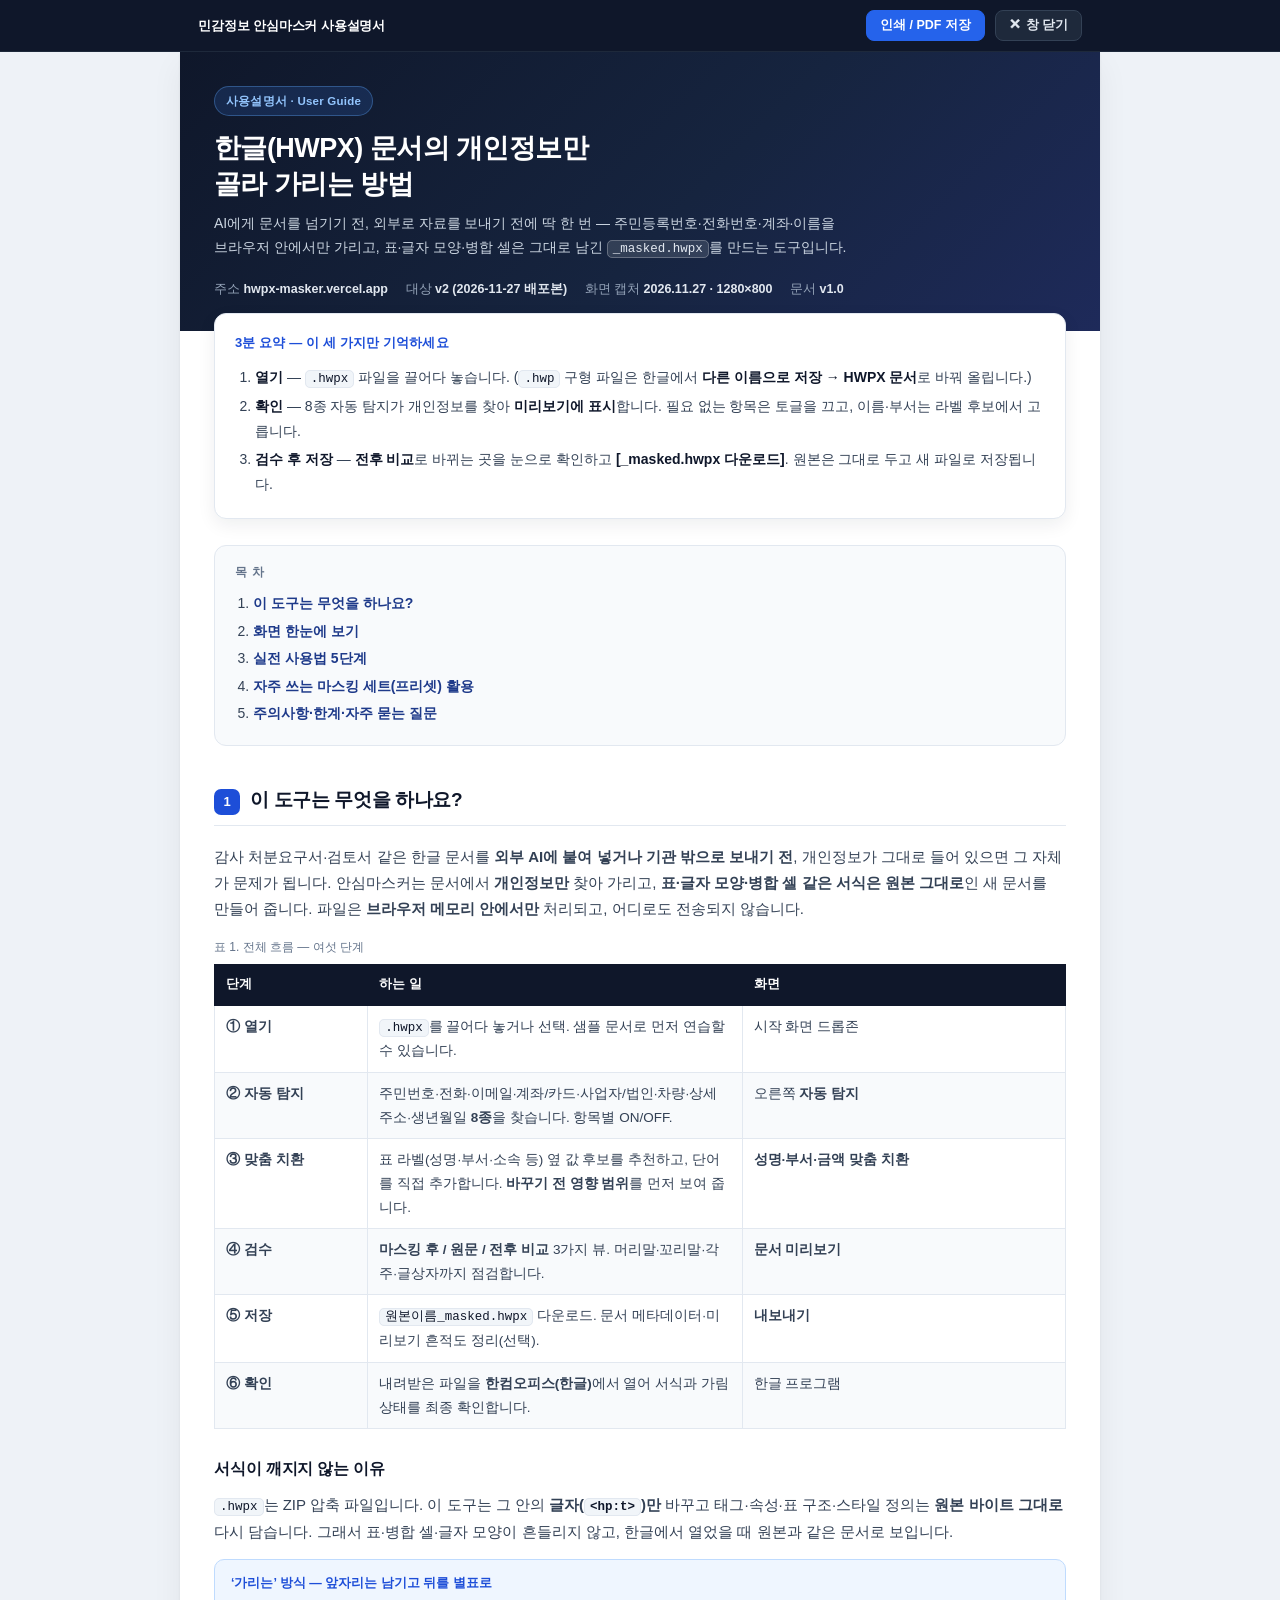
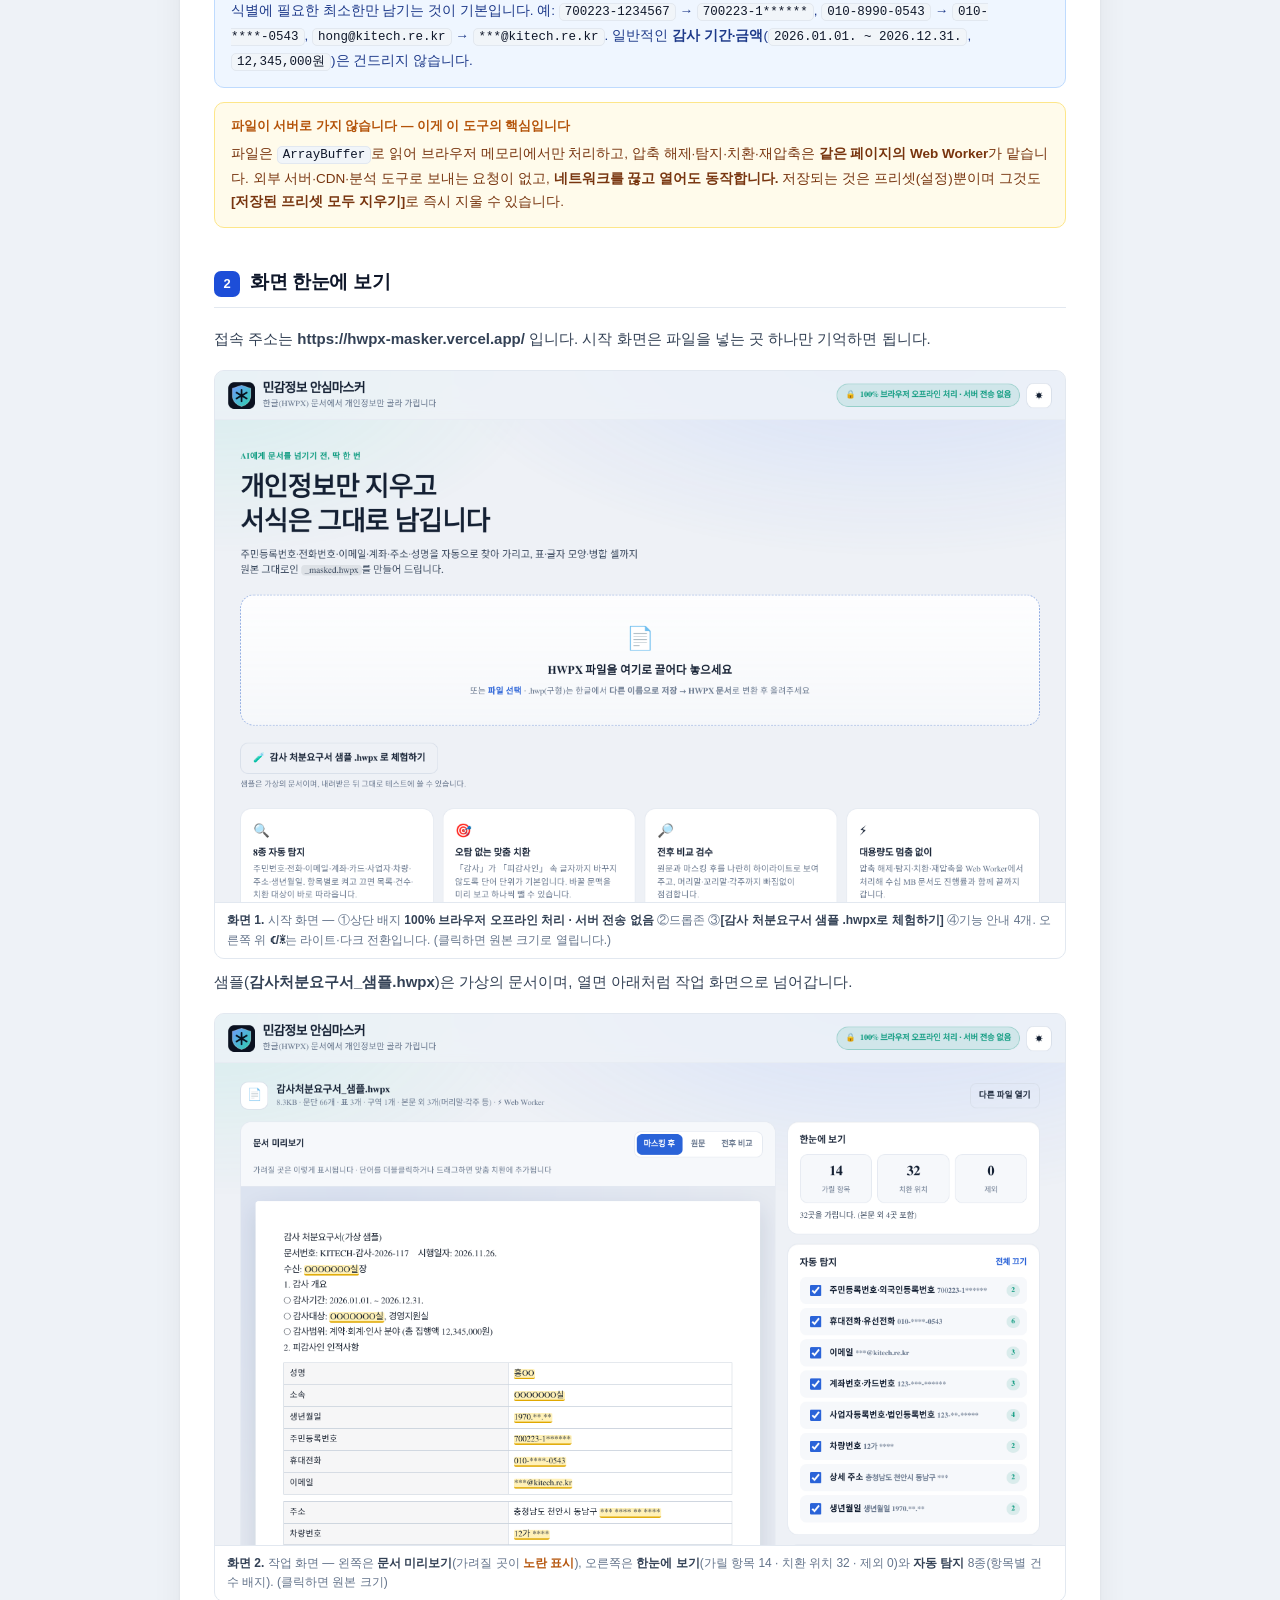
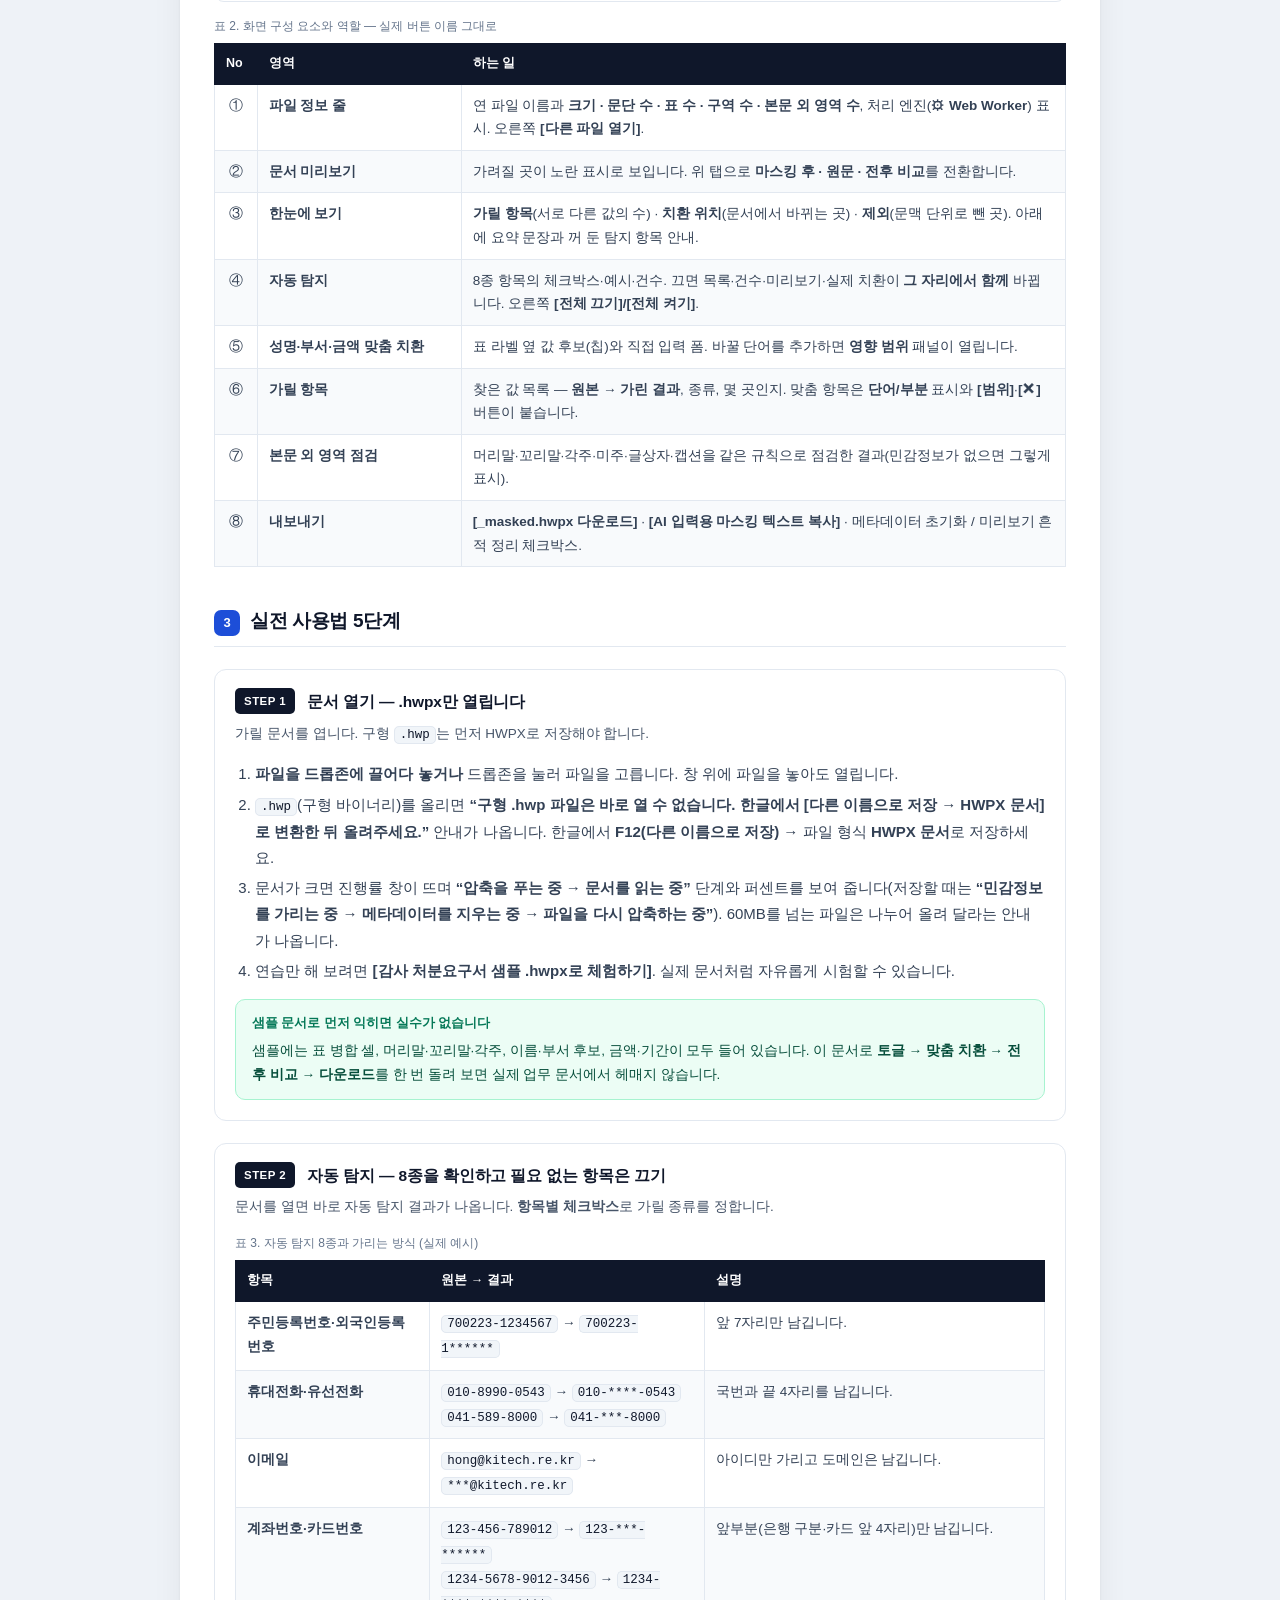
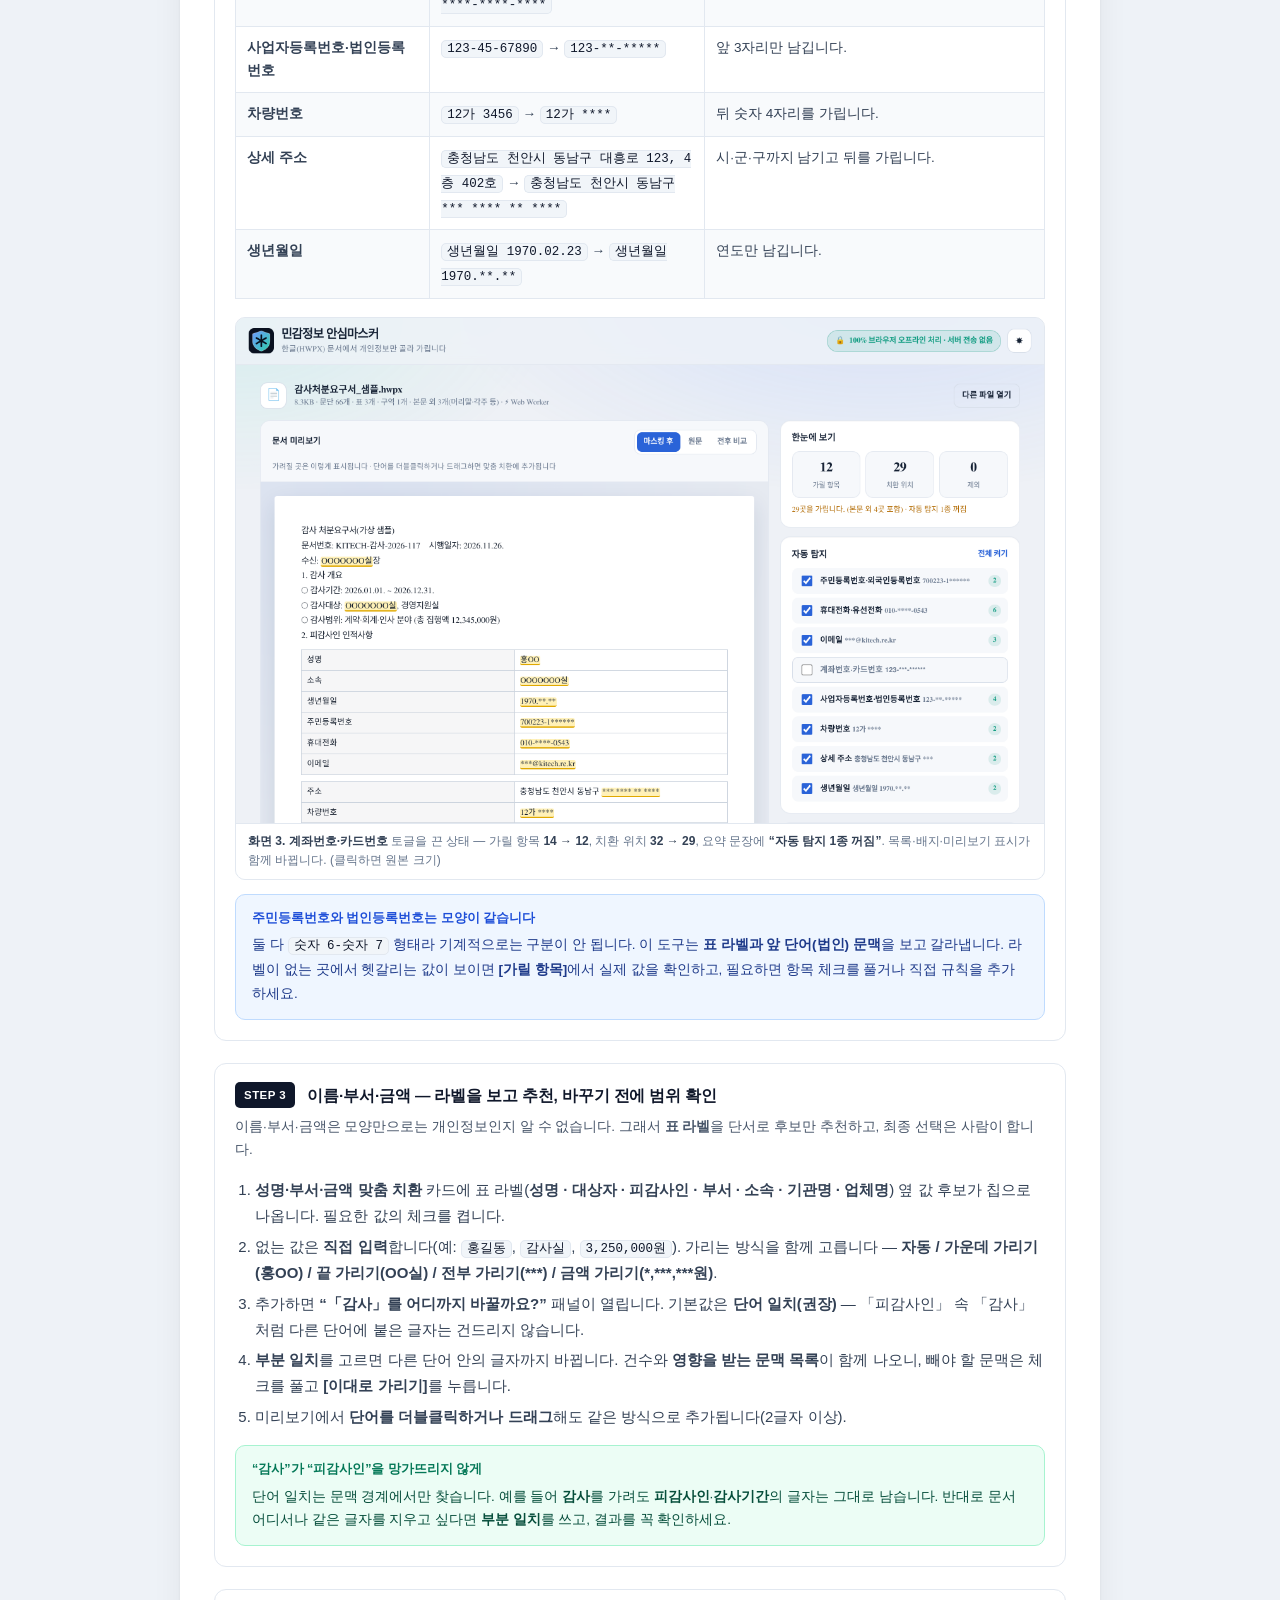
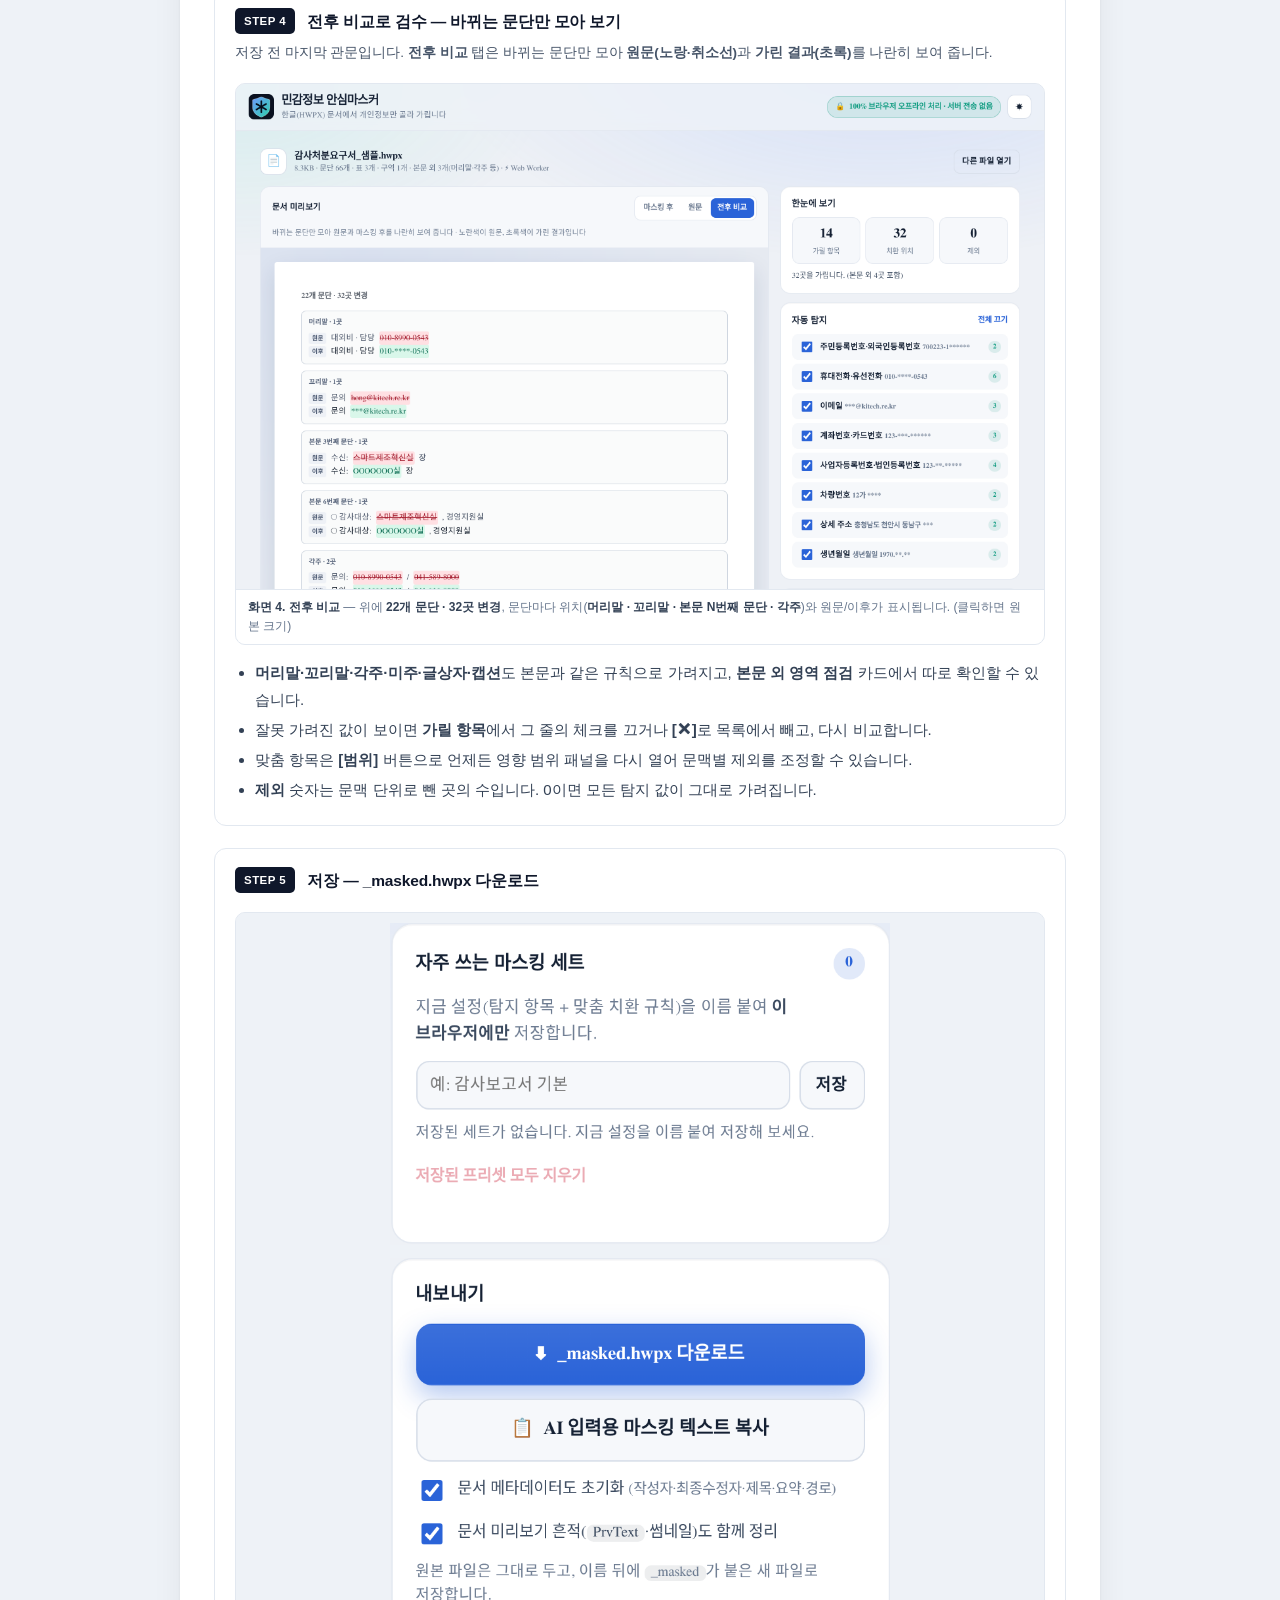
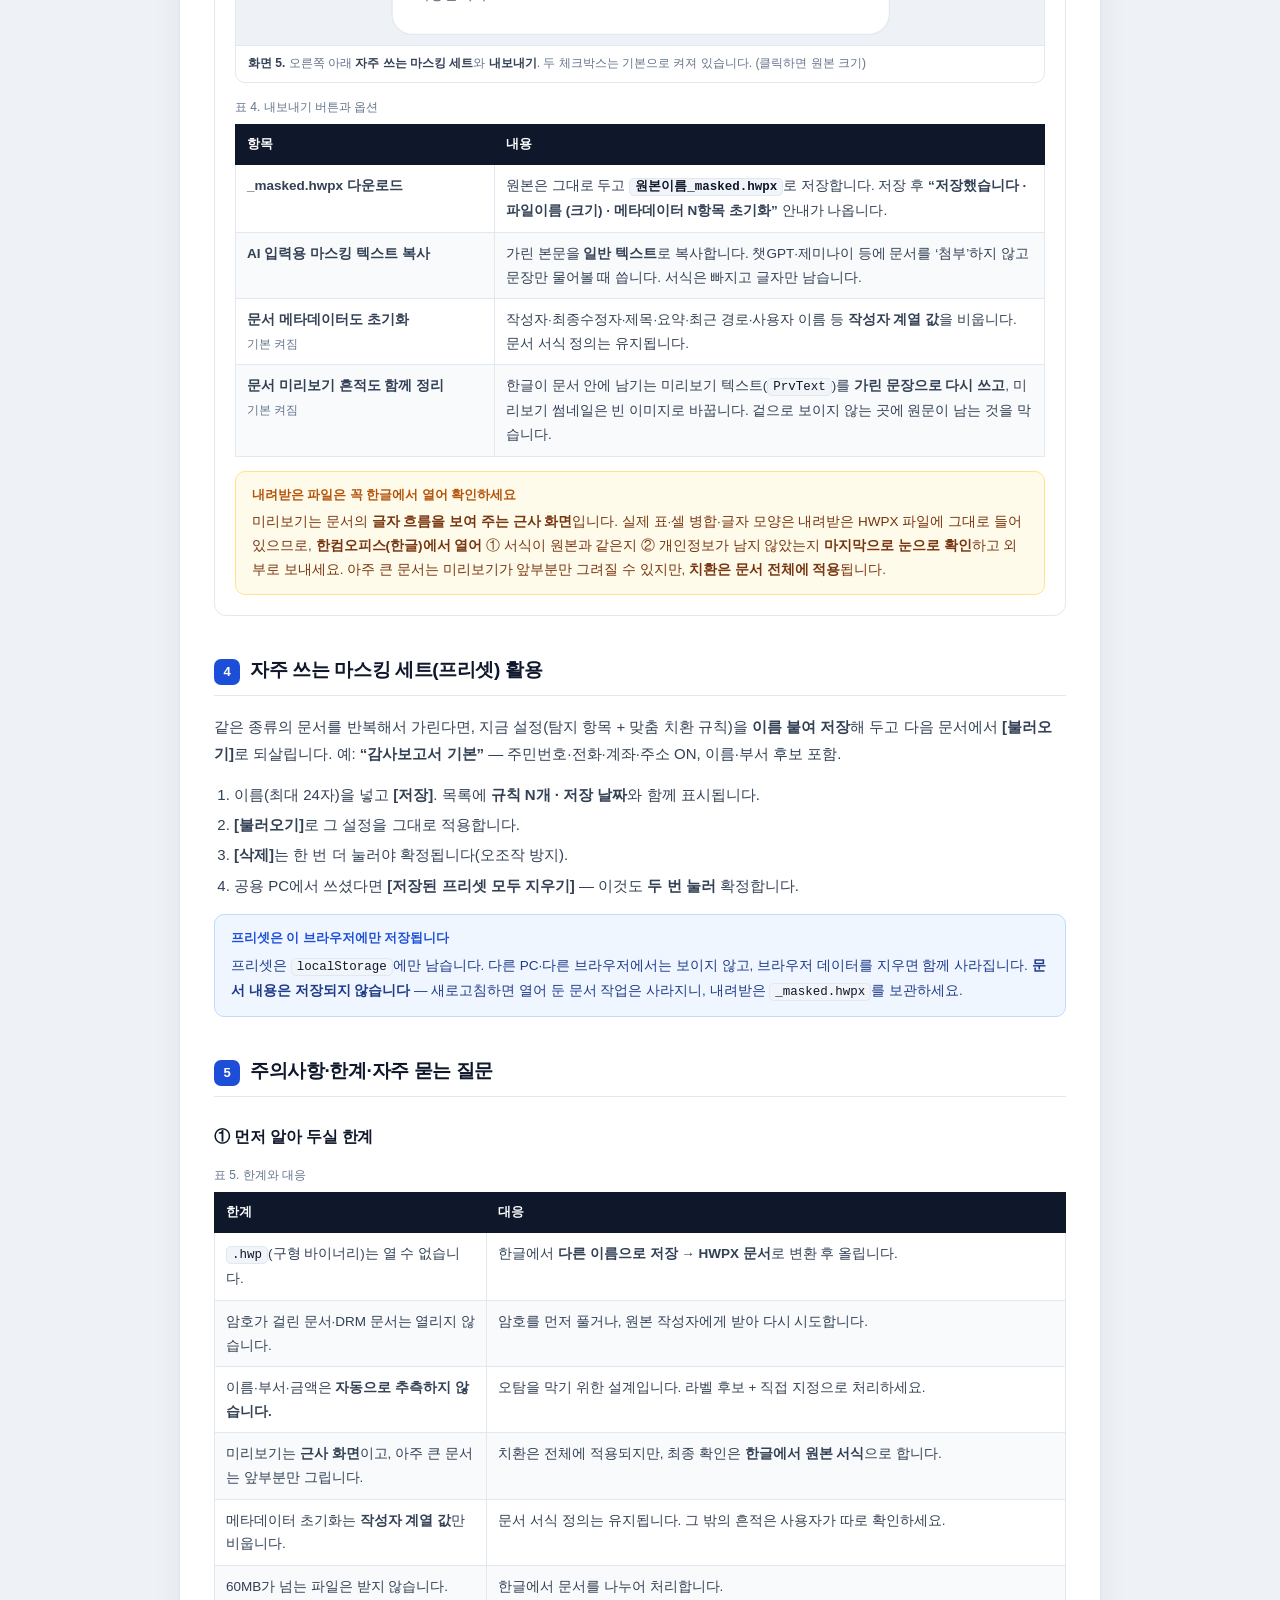
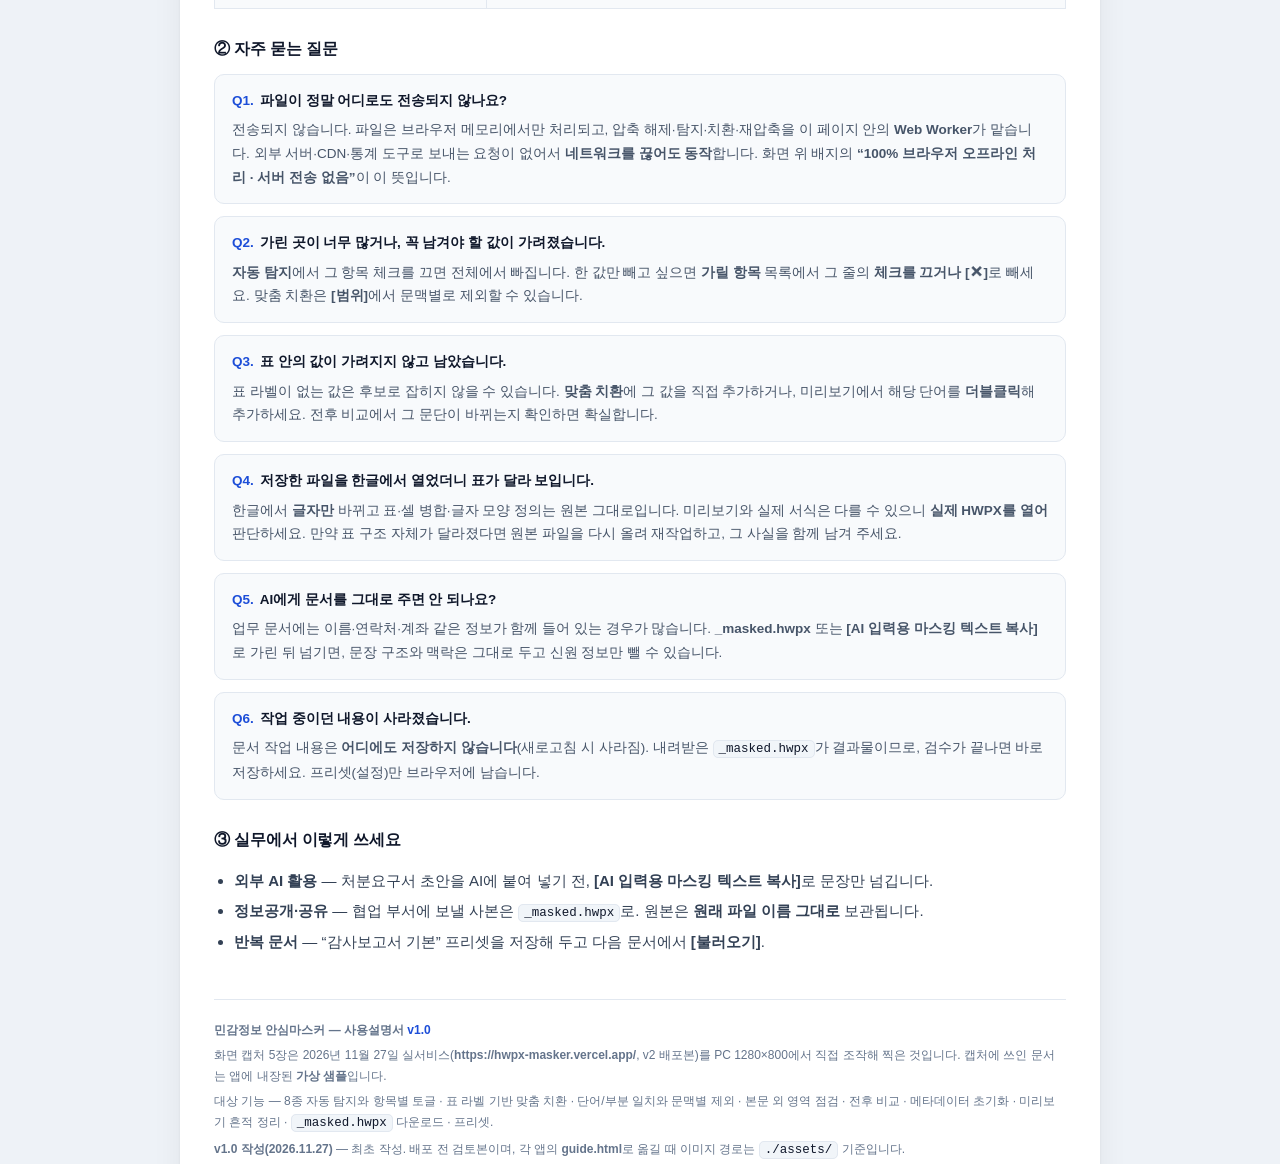
==== guide.html @ 9f785254 "📖 사용설명서 연결: 상단 바 📖 버튼 + 인페이지 모달(iframe ?embed=1) · guide.html·캡처 5장 추가 - guide.html: v2 실서비스 1280×80" ====
<!DOCTYPE html>
<html lang="ko">
<head>
<meta charset="UTF-8">
<meta name="viewport" content="width=device-width, initial-scale=1.0">
<title>민감정보 안심마스커 사용설명서 | HWPX 개인정보 가리기</title>
<script>
  /* 인페이지 모달(iframe) 임베드 감지 — 이때만 설명서 자체 상단 바를 숨깁니다.
     독립 창·PC 팝업(window.open)에서는 window.self === window.top 이므로 상단 바가 그대로 보입니다. */
  (function () {
    var embedded = false;
    try { embedded = (window.self !== window.top); } catch (e) { embedded = true; }
    if (!embedded) {
      try { embedded = /(^|[?&])(embed|modal)=1(&|$)/.test(window.location.search); } catch (e) {}
    }
    if (embedded) {
      document.documentElement.className = (document.documentElement.className + ' is-embed').trim();
    }
  })();
</script>
<style>
  :root{
    --navy:#0f172a;
    --navy2:#1e293b;
    --blue:#1d4ed8;
    --blue-l:#2563eb;
    --ink:#334155;
    --ink-strong:#0f172a;
    --muted:#64748b;
    --line:#e2e8f0;
    --soft:#f8fafc;
  }
  *{box-sizing:border-box;}
  html{-webkit-text-size-adjust:100%;}
  body{
    margin:0;
    background:#eef2f7;
    color:var(--ink);
    font-family:"Pretendard","Pretendard Variable",-apple-system,BlinkMacSystemFont,"Apple SD Gothic Neo","Malgun Gothic","Noto Sans KR","Noto Sans CJK KR",sans-serif;
    font-size:15px;
    line-height:1.75;
    -webkit-font-smoothing:antialiased;
  }
  a{color:var(--blue);text-decoration:none;}
  a:hover{text-decoration:underline;}

  /* ── 상단 도구 막대 ─────────────────────────── */
  .toolbar{
    background:var(--navy);
    color:#e2e8f0;
    border-bottom:1px solid #1e293b;
    position:sticky;
    top:0;
    z-index:30;
  }
  .toolbar-inner{
    max-width:920px;
    margin:0 auto;
    padding:10px 18px;
    overflow:hidden;
  }
  .toolbar-title{
    float:left;
    padding-top:5px;
    font-size:13px;
    font-weight:700;
    letter-spacing:-0.01em;
    color:#fff;
    white-space:nowrap;
  }
  .toolbar-actions{
    float:right;
    white-space:nowrap;
  }
  .btn{
    display:inline-block;
    font-family:inherit;
    font-size:12.5px;
    font-weight:700;
    line-height:1;
    padding:8px 13px;
    border-radius:8px;
    border:1px solid #334155;
    background:#1e293b;
    color:#e2e8f0;
    cursor:pointer;
    margin-left:6px;
    transition:background .15s ease,border-color .15s ease;
  }
  .btn:hover{background:#334155;border-color:#475569;}
  .btn-primary{background:var(--blue-l);border-color:var(--blue-l);color:#fff;}
  .btn-primary:hover{background:#3b82f6;border-color:#3b82f6;}

  /* ── 인페이지 모달(iframe) 임베드: 자체 상단 바 숨김 ── */
  html.is-embed .toolbar{display:none!important;}
  html.is-embed body{background:#fff;}
  html.is-embed .page{max-width:none;box-shadow:none;border-radius:0;}
  html.is-embed .hero{padding-top:26px;}

  /* ── 본문 카드 ─────────────────────────────── */
  .page{
    max-width:920px;
    margin:0 auto;
    background:#fff;
    box-shadow:0 1px 3px rgba(15,23,42,.06),0 12px 32px rgba(15,23,42,.06);
    border-radius:0 0 14px 14px;
    overflow:hidden;
  }

  /* ── 히어로 ────────────────────────────────── */
  .hero{
    background:linear-gradient(135deg,#0f172a 0%,#16243f 55%,#1e2a5a 100%);
    color:#fff;
    padding:34px 34px 30px;
  }
  .hero-kicker{
    display:inline-block;
    font-size:11.5px;
    font-weight:700;
    letter-spacing:.02em;
    color:#93c5fd;
    background:rgba(59,130,246,.16);
    border:1px solid rgba(96,165,250,.35);
    border-radius:999px;
    padding:4px 11px;
    margin-bottom:14px;
  }
  .hero h1{
    margin:0 0 8px;
    font-size:27px;
    line-height:1.35;
    font-weight:800;
    letter-spacing:-0.02em;
    color:#fff;
  }
  .hero p{margin:0;color:#cbd5e1;font-size:14px;}
  .hero-meta{margin-top:18px;font-size:12.5px;color:#94a3b8;}
  .hero-meta span{display:inline-block;margin-right:14px;}
  .hero-meta b{color:#e2e8f0;font-weight:700;}

  .wrap{padding:0 34px 42px;}

  /* ── 3분 요약 ──────────────────────────────── */
  .quick{
    margin-top:-18px;
    background:#fff;
    border:1px solid var(--line);
    border-radius:12px;
    box-shadow:0 6px 18px rgba(15,23,42,.07);
    padding:18px 20px;
    position:relative;
  }
  .quick h2{
    margin:0 0 10px;
    font-size:13px;
    font-weight:800;
    color:var(--blue);
    letter-spacing:.01em;
  }
  .quick ol{
    margin:0;
    padding-left:20px;
    font-size:14px;
    color:var(--ink);
  }
  .quick ol li{margin:4px 0;}
  .quick ol li b{color:var(--ink-strong);}

  /* ── 목차 ──────────────────────────────────── */
  .toc{
    margin:26px 0 8px;
    border:1px solid var(--line);
    border-radius:12px;
    background:var(--soft);
    padding:16px 20px;
  }
  .toc h2{
    margin:0 0 8px;
    font-size:12px;
    font-weight:800;
    color:var(--muted);
    letter-spacing:.06em;
  }
  .toc ol{margin:0;padding-left:18px;font-size:14px;}
  .toc li{margin:3px 0;}
  .toc li a{font-weight:600;color:#1e3a8a;}

  /* ── 섹션 ──────────────────────────────────── */
  section{margin-top:40px;}
  .sec-head{
    display:table;
    width:100%;
    border-bottom:1px solid var(--line);
    padding-bottom:10px;
    margin-bottom:18px;
  }
  .sec-num{
    display:table-cell;
    width:26px;
    vertical-align:top;
  }
  .sec-num span{
    display:block;
    width:26px;height:26px;
    border-radius:7px;
    background:var(--blue);
    color:#fff;
    font-size:13px;
    font-weight:800;
    text-align:center;
    line-height:26px;
    margin-top:3px;
  }
  .sec-head h2{
    display:table-cell;
    vertical-align:top;
    padding-left:10px;
    margin:0;
    font-size:19px;
    font-weight:800;
    color:var(--ink-strong);
    letter-spacing:-0.02em;
    line-height:1.45;
  }
  h3{
    font-size:15.5px;
    font-weight:800;
    color:var(--ink-strong);
    margin:26px 0 8px;
    letter-spacing:-0.01em;
  }
  h4{
    font-size:14px;
    font-weight:800;
    color:#1e293b;
    margin:18px 0 6px;
  }
  p{margin:10px 0;}
  ul,ol{padding-left:20px;}
  li{margin:4px 0;}
  code{
    font-family:ui-monospace,SFMono-Regular,Menlo,Consolas,monospace;
    font-size:12.5px;
    background:#f1f5f9;
    border:1px solid #e2e8f0;
    border-radius:5px;
    padding:1px 5px;
    color:#0f172a;
  }
  .kbd{
    display:inline-block;
    font-family:ui-monospace,SFMono-Regular,Menlo,Consolas,monospace;
    font-size:11.5px;
    font-weight:700;
    padding:1px 6px;
    border-radius:5px;
    border:1px solid #cbd5e1;
    background:#f8fafc;
    color:#334155;
  }

  /* ── 표 ────────────────────────────────────── */
  .tbl-wrap{overflow-x:auto;margin:14px 0 6px;}
  table{
    width:100%;
    border-collapse:collapse;
    font-size:13.5px;
    background:#fff;
  }
  caption{
    caption-side:top;
    text-align:left;
    font-size:12px;
    color:var(--muted);
    padding-bottom:6px;
  }
  th,td{
    border:1px solid var(--line);
    padding:9px 11px;
    vertical-align:top;
    text-align:left;
  }
  thead th{
    background:#0f172a;
    color:#fff;
    font-weight:700;
    font-size:12.5px;
    border-color:#0f172a;
    white-space:nowrap;
  }
  tbody tr:nth-child(even) td{background:#f8fafc;}
  td.num{text-align:right;white-space:nowrap;font-variant-numeric:tabular-nums;font-weight:700;color:var(--ink-strong);}
  td.c{text-align:center;white-space:nowrap;}
  .tag{
    display:inline-block;
    font-size:11.5px;
    font-weight:700;
    padding:1px 7px;
    border-radius:5px;
    white-space:nowrap;
  }
  .tag-ok{background:#d1fae5;color:#065f46;border:1px solid #a7f3d0;}
  .tag-bad{background:#ffe4e6;color:#9f1239;border:1px solid #fecdd3;}
  .tag-mid{background:#fef3c7;color:#92400e;border:1px solid #fde68a;}
  .tag-ind{background:#dbeafe;color:#1e40af;border:1px solid #bfdbfe;}

  /* ── 강조 박스 ─────────────────────────────── */
  .box{
    border-radius:10px;
    padding:13px 16px;
    margin:14px 0;
    font-size:13.5px;
    border:1px solid;
  }
  .box p:first-child{margin-top:0;}
  .box p:last-child{margin-bottom:0;}
  .box .box-t{
    display:block;
    font-weight:800;
    font-size:12.5px;
    margin-bottom:4px;
  }
  .note{background:#eff6ff;border-color:#bfdbfe;color:#1e3a8a;}
  .note .box-t{color:#1d4ed8;}
  .warn{background:#fffbeb;border-color:#fde68a;color:#78350f;}
  .warn .box-t{color:#b45309;}
  .tip{background:#ecfdf5;border-color:#a7f3d0;color:#064e3b;}
  .tip .box-t{color:#047857;}

  /* ── 그림 ──────────────────────────────────── */
  figure{
    margin:18px 0 6px;
    border:1px solid var(--line);
    border-radius:10px;
    overflow:hidden;
    background:#f1f5f9;
  }
  figure a{display:block;line-height:0;}
  figure img{display:block;width:100%;height:auto;}
  figcaption{
    font-size:12px;
    color:var(--muted);
    padding:8px 12px;
    border-top:1px solid var(--line);
    background:#fff;
    line-height:1.6;
  }
  figcaption b{color:#334155;}
  .fig-portrait img{width:62%;margin:0 auto;}
  .fig-portrait a{display:flex;justify-content:center;background:#eef2f7;padding:10px 0;}

  /* ── 단계 ──────────────────────────────────── */
  .step{
    border:1px solid var(--line);
    border-radius:12px;
    padding:18px 20px 6px;
    margin:22px 0;
    background:#fff;
  }
  .step-head{margin-bottom:6px;}
  .step-badge{
    display:inline-block;
    background:var(--navy);
    color:#fff;
    font-size:11.5px;
    font-weight:800;
    letter-spacing:.04em;
    padding:3px 9px;
    border-radius:5px;
    margin-right:8px;
    vertical-align:2px;
  }
  .step-head h3{
    display:inline;
    margin:0;
    font-size:15.5px;
  }
  .step .lead{
    font-size:13.5px;
    color:#475569;
    margin:6px 0 0;
  }

  /* ── 버튼 설명 칩 ──────────────────────────── */
  .chiprow{margin:10px 0 4px;}
  .chip{
    display:inline-block;
    font-size:12px;
    font-weight:700;
    padding:2px 9px;
    border-radius:6px;
    margin:0 6px 6px 0;
    white-space:nowrap;
  }
  .chip-ui{background:#1e293b;color:#fff;}
  .chip-g{background:#2563eb;color:#fff;}
  .chip-e{background:#059669;color:#fff;}
  .chip-copy{background:#fff;color:#334155;border:1px solid #cbd5e1;}

  /* ── FAQ ───────────────────────────────────── */
  .faq{border:1px solid var(--line);border-radius:10px;padding:14px 17px;margin:12px 0;background:var(--soft);}
  .faq .q{
    font-size:13.5px;
    font-weight:800;
    color:var(--ink-strong);
    margin:0 0 6px;
  }
  .faq .q span{color:var(--blue);margin-right:6px;}
  .faq .a{margin:0;font-size:13.5px;color:#475569;}

  /* ── 푸터 ──────────────────────────────────── */
  footer{
    margin-top:44px;
    border-top:1px solid var(--line);
    padding-top:16px;
    font-size:12px;
    color:var(--muted);
  }
  footer p{margin:4px 0;}

  /* ── 좁은 화면 ─────────────────────────────── */
  @media (max-width:640px){
    body{font-size:14.5px;}
    .hero{padding:26px 20px 24px;}
    .hero h1{font-size:21px;}
    .wrap{padding:0 20px 30px;}
    .quick{margin-top:-14px;padding:15px 16px;}
    .toolbar-inner{padding:9px 14px;}
    .btn{font-size:12px;padding:7px 10px;}
    .fig-portrait img{width:100%;}
    html.is-embed .hero{padding:22px 18px 20px;}
    html.is-embed .wrap{padding:0 18px 26px;}
  }

  /* ── 인쇄(PDF) ─────────────────────────────── */
  @media print{
    @page{
      size:A4;
      margin:14mm 13mm 15mm;
    }
    body{background:#fff;font-size:9.9pt;line-height:1.58;}
    section{margin-top:16px;}
    h3{margin:16px 0 6px;}
    h4{margin:12px 0 4px;}
    p{margin:7px 0;}
    .faq{padding:10px 14px;margin:9px 0;}
    .box{margin:10px 0;padding:10px 13px;}
    .toc{margin:14px 0 4px;padding:12px 16px;}
    .quick{padding:14px 16px;}
    .toolbar,.no-print{display:none!important;}
    .page{max-width:none;box-shadow:none;border-radius:0;margin:0;}
    .hero{padding:16px 0 12px;background:#fff;color:#0f172a;border-bottom:2px solid #0f172a;}
    .hero-kicker{color:#1d4ed8;background:#eff6ff;border-color:#bfdbfe;}
    .hero h1{font-size:19pt;color:#0f172a;}
    .hero p{color:#334155;}
    .hero-meta{color:#64748b;margin-top:8px;}
    .hero-meta b{color:#0f172a;}
    .wrap{padding:0;}
    .quick{margin-top:12px;box-shadow:none;border:1px solid #cbd5e1;page-break-inside:avoid;}
    .toc{page-break-inside:avoid;}
    section{page-break-before:auto;margin-top:20px;}
    .sec-head{page-break-after:avoid;}
    h3,h4{page-break-after:avoid;}
    figure,.box,.faq{page-break-inside:avoid;}
    .step{page-break-inside:auto;}
    .step-head{page-break-after:avoid;}
    figure{border-color:#cbd5e1;}
    figure.fig-portrait a{text-align:center;padding:0;}
    figure.fig-portrait img{width:58%;margin:0 auto;}
    figcaption{background:#fff;}
    thead{display:table-header-group;}
    caption{page-break-after:avoid;}
    tr{page-break-inside:avoid;}
    .tbl-wrap{overflow:visible;}
    .tbl-wrap.keep{page-break-inside:avoid;}
    table{font-size:9pt;page-break-inside:auto;}
    th,td{padding:5px 7px;}
    a{color:#1d4ed8;}
    .page-break{page-break-before:always;}
  }
</style>
</head>
<body>

<!-- ─────────────── 상단 도구 막대 ─────────────── -->
<div class="toolbar no-print">
  <div class="toolbar-inner">
    <span class="toolbar-title">민감정보 안심마스커 사용설명서</span>
    <div class="toolbar-actions">
      <a class="btn btn-primary" role="button" href="#" onclick="window.print();return false;"> 인쇄 / PDF 저장</a>
      <a class="btn" role="button" href="#" onclick="closeWindow();return false;">✕ 창 닫기</a>
    </div>
  </div>
</div>

<div class="page">

  <!-- ─────────────── 히어로 ─────────────── -->
  <header class="hero">
    <span class="hero-kicker">사용설명서 · User Guide</span>
    <h1>한글(HWPX) 문서의 개인정보만<br>골라 가리는 방법</h1>
    <p>AI에게 문서를 넘기기 전, 외부로 자료를 보내기 전에 딱 한 번 — 주민등록번호·전화번호·계좌·이름을<br>브라우저 안에서만 가리고, 표·글자 모양·병합 셀은 그대로 남긴 <code style="background:rgba(255,255,255,.12);border-color:rgba(255,255,255,.25);color:#e2e8f0;">_masked.hwpx</code>를 만드는 도구입니다.</p>
    <div class="hero-meta">
      <span>주소 <b>hwpx-masker.vercel.app</b></span>
      <span>대상 <b>v2 (2026-11-27 배포본)</b></span>
      <span>화면 캡처 <b>2026.11.27 · 1280×800</b></span>
      <span>문서 <b>v1.0</b></span>
    </div>
  </header>

  <div class="wrap">

    <!-- ─────────────── 3분 요약 ─────────────── -->
    <div class="quick">
      <h2>3분 요약 — 이 세 가지만 기억하세요</h2>
      <ol>
        <li><b>열기</b> — <code>.hwpx</code> 파일을 끌어다 놓습니다. (<code>.hwp</code> 구형 파일은 한글에서 <b>다른 이름으로 저장 → HWPX 문서</b>로 바꿔 올립니다.)</li>
        <li><b>확인</b> — 8종 자동 탐지가 개인정보를 찾아 <b>미리보기에 표시</b>합니다. 필요 없는 항목은 토글을 끄고, 이름·부서는 라벨 후보에서 고릅니다.</li>
        <li><b>검수 후 저장</b> — <b>전후 비교</b>로 바뀌는 곳을 눈으로 확인하고 <b>[_masked.hwpx 다운로드]</b>. 원본은 그대로 두고 새 파일로 저장됩니다.</li>
      </ol>
    </div>

    <!-- ─────────────── 목차 ─────────────── -->
    <nav class="toc no-print">
      <h2>목 차</h2>
      <ol>
        <li><a href="#s1">이 도구는 무엇을 하나요?</a></li>
        <li><a href="#s2">화면 한눈에 보기</a></li>
        <li><a href="#s3">실전 사용법 5단계</a></li>
        <li><a href="#s4">자주 쓰는 마스킹 세트(프리셋) 활용</a></li>
        <li><a href="#s5">주의사항·한계·자주 묻는 질문</a></li>
      </ol>
    </nav>

    <!-- ═══════════════ 1. 무엇인가요 ═══════════════ -->
    <section id="s1">
      <div class="sec-head">
        <div class="sec-num"><span>1</span></div>
        <h2>이 도구는 무엇을 하나요?</h2>
      </div>

      <p>
        감사 처분요구서·검토서 같은 한글 문서를 <b>외부 AI에 붙여 넣거나 기관 밖으로 보내기 전</b>,
        개인정보가 그대로 들어 있으면 그 자체가 문제가 됩니다. 안심마스커는 문서에서 <b>개인정보만</b> 찾아 가리고,
        <b>표·글자 모양·병합 셀 같은 서식은 원본 그대로</b>인 새 문서를 만들어 줍니다.
        파일은 <b>브라우저 메모리 안에서만</b> 처리되고, 어디로도 전송되지 않습니다.
      </p>

      <div class="tbl-wrap keep">
        <table>
          <caption>표 1. 전체 흐름 — 여섯 단계</caption>
          <thead>
            <tr><th style="width:18%">단계</th><th style="width:44%">하는 일</th><th>화면</th></tr>
          </thead>
          <tbody>
            <tr><td><b>① 열기</b></td><td><code>.hwpx</code>를 끌어다 놓거나 선택. 샘플 문서로 먼저 연습할 수 있습니다.</td><td>시작 화면 드롭존</td></tr>
            <tr><td><b>② 자동 탐지</b></td><td>주민번호·전화·이메일·계좌/카드·사업자/법인·차량·상세주소·생년월일 <b>8종</b>을 찾습니다. 항목별 ON/OFF.</td><td>오른쪽 <b>자동 탐지</b></td></tr>
            <tr><td><b>③ 맞춤 치환</b></td><td>표 라벨(성명·부서·소속 등) 옆 값 후보를 추천하고, 단어를 직접 추가합니다. <b>바꾸기 전 영향 범위</b>를 먼저 보여 줍니다.</td><td><b>성명·부서·금액 맞춤 치환</b></td></tr>
            <tr><td><b>④ 검수</b></td><td><b>마스킹 후 / 원문 / 전후 비교</b> 3가지 뷰. 머리말·꼬리말·각주·글상자까지 점검합니다.</td><td><b>문서 미리보기</b></td></tr>
            <tr><td><b>⑤ 저장</b></td><td><code>원본이름_masked.hwpx</code> 다운로드. 문서 메타데이터·미리보기 흔적도 정리(선택).</td><td><b>내보내기</b></td></tr>
            <tr><td><b>⑥ 확인</b></td><td>내려받은 파일을 <b>한컴오피스(한글)</b>에서 열어 서식과 가림 상태를 최종 확인합니다.</td><td>한글 프로그램</td></tr>
          </tbody>
        </table>
      </div>

      <h3>서식이 깨지지 않는 이유</h3>
      <p>
        <code>.hwpx</code>는 ZIP 압축 파일입니다. 이 도구는 그 안의 <b>글자(<code>&lt;hp:t&gt;</code>)만</b> 바꾸고
        태그·속성·표 구조·스타일 정의는 <b>원본 바이트 그대로</b> 다시 담습니다.
        그래서 표·병합 셀·글자 모양이 흔들리지 않고, 한글에서 열었을 때 원본과 같은 문서로 보입니다.
      </p>

      <div class="box note">
        <span class="box-t">‘가리는’ 방식 — 앞자리는 남기고 뒤를 별표로</span>
        식별에 필요한 최소한만 남기는 것이 기본입니다. 예: <code>700223-1234567</code> → <code>700223-1******</code>,
        <code>010-8990-0543</code> → <code>010-****-0543</code>, <code>hong@kitech.re.kr</code> → <code>***@kitech.re.kr</code>.
        일반적인 <b>감사 기간·금액</b>(<code>2026.01.01. ~ 2026.12.31.</code>, <code>12,345,000원</code>)은 건드리지 않습니다.
      </div>

      <div class="box warn">
        <span class="box-t">파일이 서버로 가지 않습니다 — 이게 이 도구의 핵심입니다</span>
        파일은 <code>ArrayBuffer</code>로 읽어 브라우저 메모리에서만 처리하고, 압축 해제·탐지·치환·재압축은 <b>같은 페이지의 Web Worker</b>가 맡습니다.
        외부 서버·CDN·분석 도구로 보내는 요청이 없고, <b>네트워크를 끊고 열어도 동작합니다.</b>
        저장되는 것은 프리셋(설정)뿐이며 그것도 <b>[저장된 프리셋 모두 지우기]</b>로 즉시 지울 수 있습니다.
      </div>
    </section>

    <!-- ═══════════════ 2. 화면 한눈에 보기 ═══════════════ -->
    <section id="s2">
      <div class="sec-head">
        <div class="sec-num"><span>2</span></div>
        <h2>화면 한눈에 보기</h2>
      </div>

      <p>접속 주소는 <b>https://hwpx-masker.vercel.app/</b> 입니다. 시작 화면은 파일을 넣는 곳 하나만 기억하면 됩니다.</p>

      <figure>
        <a href="./assets/masker-01-landing.png" target="_blank" rel="noopener">
          <img src="./assets/masker-01-landing.png" alt="민감정보 안심마스커 시작 화면 — HWPX 파일 드롭존, 샘플 체험 버튼, 주요 기능 4개 카드">
        </a>
        <figcaption><b>화면 1.</b> 시작 화면 — ①상단 배지 <b>100% 브라우저 오프라인 처리 · 서버 전송 없음</b> ②드롭존 ③<b>[감사 처분요구서 샘플 .hwpx로 체험하기]</b> ④기능 안내 4개. 오른쪽 위 <b>☾/☀</b>는 라이트·다크 전환입니다. <span class="no-print">(클릭하면 원본 크기로 열립니다.)</span></figcaption>
      </figure>

      <p>샘플(<b>감사처분요구서_샘플.hwpx</b>)은 가상의 문서이며, 열면 아래처럼 작업 화면으로 넘어갑니다.</p>

      <figure>
        <a href="./assets/masker-02-workspace.png" target="_blank" rel="noopener">
          <img src="./assets/masker-02-workspace.png" alt="샘플 문서를 연 작업 화면 — 왼쪽 문서 미리보기(마스킹 후), 오른쪽 한눈에 보기 통계와 자동 탐지 8종 목록">
        </a>
        <figcaption><b>화면 2.</b> 작업 화면 — 왼쪽은 <b>문서 미리보기</b>(가려질 곳이 <span style="color:#b45309;font-weight:700;">노란 표시</span>), 오른쪽은 <b>한눈에 보기</b>(가릴 항목 14 · 치환 위치 32 · 제외 0)와 <b>자동 탐지</b> 8종(항목별 건수 배지). <span class="no-print">(클릭하면 원본 크기)</span></figcaption>
      </figure>

      <div class="tbl-wrap">
        <table>
          <caption>표 2. 화면 구성 요소와 역할 — 실제 버튼 이름 그대로</caption>
          <thead>
            <tr><th style="width:5%">No</th><th style="width:24%">영역</th><th>하는 일</th></tr>
          </thead>
          <tbody>
            <tr><td class="c">①</td><td><b>파일 정보 줄</b></td><td>연 파일 이름과 <b>크기 · 문단 수 · 표 수 · 구역 수 · 본문 외 영역 수</b>, 처리 엔진(<b>⚙ Web Worker</b>) 표시. 오른쪽 <b>[다른 파일 열기]</b>.</td></tr>
            <tr><td class="c">②</td><td><b>문서 미리보기</b></td><td>가려질 곳이 노란 표시로 보입니다. 위 탭으로 <b>마스킹 후 · 원문 · 전후 비교</b>를 전환합니다.</td></tr>
            <tr><td class="c">③</td><td><b>한눈에 보기</b></td><td><b>가릴 항목</b>(서로 다른 값의 수) · <b>치환 위치</b>(문서에서 바뀌는 곳) · <b>제외</b>(문맥 단위로 뺀 곳). 아래에 요약 문장과 꺼 둔 탐지 항목 안내.</td></tr>
            <tr><td class="c">④</td><td><b>자동 탐지</b></td><td>8종 항목의 체크박스·예시·건수. 끄면 목록·건수·미리보기·실제 치환이 <b>그 자리에서 함께</b> 바뀝니다. 오른쪽 <b>[전체 끄기]/[전체 켜기]</b>.</td></tr>
            <tr><td class="c">⑤</td><td><b>성명·부서·금액 맞춤 치환</b></td><td>표 라벨 옆 값 후보(칩)와 직접 입력 폼. 바꿀 단어를 추가하면 <b>영향 범위</b> 패널이 열립니다.</td></tr>
            <tr><td class="c">⑥</td><td><b>가릴 항목</b></td><td>찾은 값 목록 — <b>원본 → 가린 결과</b>, 종류, 몇 곳인지. 맞춤 항목은 <b>단어/부분</b> 표시와 <b>[범위]</b>·<b>[✕]</b> 버튼이 붙습니다.</td></tr>
            <tr><td class="c">⑦</td><td><b>본문 외 영역 점검</b></td><td>머리말·꼬리말·각주·미주·글상자·캡션을 같은 규칙으로 점검한 결과(민감정보가 없으면 그렇게 표시).</td></tr>
            <tr><td class="c">⑧</td><td><b>내보내기</b></td><td><b>[_masked.hwpx 다운로드]</b> · <b>[AI 입력용 마스킹 텍스트 복사]</b> · 메타데이터 초기화 / 미리보기 흔적 정리 체크박스.</td></tr>
          </tbody>
        </table>
      </div>
    </section>

    <!-- ═══════════════ 3. 실전 사용법 5단계 ═══════════════ -->
    <section id="s3">
      <div class="sec-head">
        <div class="sec-num"><span>3</span></div>
        <h2>실전 사용법 5단계</h2>
      </div>

      <!-- STEP 1 -->
      <div class="step">
        <div class="step-head">
          <span class="step-badge">STEP 1</span>
          <h3>문서 열기 — .hwpx만 열립니다</h3>
        </div>
        <p class="lead">가릴 문서를 엽니다. 구형 <code>.hwp</code>는 먼저 HWPX로 저장해야 합니다.</p>

        <ol>
          <li><b>파일을 드롭존에 끌어다 놓거나</b> 드롭존을 눌러 파일을 고릅니다. 창 위에 파일을 놓아도 열립니다.</li>
          <li><code>.hwp</code>(구형 바이너리)를 올리면 <b>“구형 .hwp 파일은 바로 열 수 없습니다. 한글에서 [다른 이름으로 저장 → HWPX 문서]로 변환한 뒤 올려주세요.”</b> 안내가 나옵니다. 한글에서 <b>F12(다른 이름으로 저장)</b> → 파일 형식 <b>HWPX 문서</b>로 저장하세요.</li>
          <li>문서가 크면 진행률 창이 뜨며 <b>“압축을 푸는 중 → 문서를 읽는 중”</b> 단계와 퍼센트를 보여 줍니다(저장할 때는 <b>“민감정보를 가리는 중 → 메타데이터를 지우는 중 → 파일을 다시 압축하는 중”</b>). 60MB를 넘는 파일은 나누어 올려 달라는 안내가 나옵니다.</li>
          <li>연습만 해 보려면 <b>[감사 처분요구서 샘플 .hwpx로 체험하기]</b>. 실제 문서처럼 자유롭게 시험할 수 있습니다.</li>
        </ol>

        <div class="box tip">
          <span class="box-t">샘플 문서로 먼저 익히면 실수가 없습니다</span>
          샘플에는 표 병합 셀, 머리말·꼬리말·각주, 이름·부서 후보, 금액·기간이 모두 들어 있습니다.
          이 문서로 <b>토글 → 맞춤 치환 → 전후 비교 → 다운로드</b>를 한 번 돌려 보면 실제 업무 문서에서 헤매지 않습니다.
        </div>
      </div>

      <!-- STEP 2 -->
      <div class="step">
        <div class="step-head">
          <span class="step-badge">STEP 2</span>
          <h3>자동 탐지 — 8종을 확인하고 필요 없는 항목은 끄기</h3>
        </div>
        <p class="lead">문서를 열면 바로 자동 탐지 결과가 나옵니다. <b>항목별 체크박스</b>로 가릴 종류를 정합니다.</p>

        <div class="tbl-wrap">
          <table>
            <caption>표 3. 자동 탐지 8종과 가리는 방식 (실제 예시)</caption>
            <thead>
              <tr><th style="width:24%">항목</th><th style="width:34%">원본 → 결과</th><th>설명</th></tr>
            </thead>
            <tbody>
              <tr><td><b>주민등록번호·외국인등록번호</b></td><td><code>700223-1234567</code> → <code>700223-1******</code></td><td>앞 7자리만 남깁니다.</td></tr>
              <tr><td><b>휴대전화·유선전화</b></td><td><code>010-8990-0543</code> → <code>010-****-0543</code><br><code>041-589-8000</code> → <code>041-***-8000</code></td><td>국번과 끝 4자리를 남깁니다.</td></tr>
              <tr><td><b>이메일</b></td><td><code>hong@kitech.re.kr</code> → <code>***@kitech.re.kr</code></td><td>아이디만 가리고 도메인은 남깁니다.</td></tr>
              <tr><td><b>계좌번호·카드번호</b></td><td><code>123-456-789012</code> → <code>123-***-******</code><br><code>1234-5678-9012-3456</code> → <code>1234-****-****-****</code></td><td>앞부분(은행 구분·카드 앞 4자리)만 남깁니다.</td></tr>
              <tr><td><b>사업자등록번호·법인등록번호</b></td><td><code>123-45-67890</code> → <code>123-**-*****</code></td><td>앞 3자리만 남깁니다.</td></tr>
              <tr><td><b>차량번호</b></td><td><code>12가 3456</code> → <code>12가 ****</code></td><td>뒤 숫자 4자리를 가립니다.</td></tr>
              <tr><td><b>상세 주소</b></td><td><code>충청남도 천안시 동남구 대흥로 123, 4층 402호</code> → <code>충청남도 천안시 동남구 *** **** ** ****</code></td><td>시·군·구까지 남기고 뒤를 가립니다.</td></tr>
              <tr><td><b>생년월일</b></td><td><code>생년월일 1970.02.23</code> → <code>생년월일 1970.**.**</code></td><td>연도만 남깁니다.</td></tr>
            </tbody>
          </table>
        </div>

        <figure>
          <a href="./assets/masker-04-toggle.png" target="_blank" rel="noopener">
            <img src="./assets/masker-04-toggle.png" alt="자동 탐지에서 계좌번호·카드번호 항목을 끈 화면 — 가릴 항목 12, 치환 위치 29로 줄고 자동 탐지 1종 꺼짐 안내가 표시됨">
          </a>
          <figcaption><b>화면 3.</b> <b>계좌번호·카드번호</b> 토글을 끈 상태 — 가릴 항목 <b>14 → 12</b>, 치환 위치 <b>32 → 29</b>, 요약 문장에 <b>“자동 탐지 1종 꺼짐”</b>. 목록·배지·미리보기 표시가 함께 바뀝니다. <span class="no-print">(클릭하면 원본 크기)</span></figcaption>
        </figure>

        <div class="box note">
          <span class="box-t">주민등록번호와 법인등록번호는 모양이 같습니다</span>
          둘 다 <code>숫자 6-숫자 7</code> 형태라 기계적으로는 구분이 안 됩니다. 이 도구는 <b>표 라벨과 앞 단어(법인) 문맥</b>을 보고 갈라냅니다.
          라벨이 없는 곳에서 헷갈리는 값이 보이면 <b>[가릴 항목]</b>에서 실제 값을 확인하고, 필요하면 항목 체크를 풀거나 직접 규칙을 추가하세요.
        </div>
      </div>

      <!-- STEP 3 -->
      <div class="step">
        <div class="step-head">
          <span class="step-badge">STEP 3</span>
          <h3>이름·부서·금액 — 라벨을 보고 추천, 바꾸기 전에 범위 확인</h3>
        </div>
        <p class="lead">이름·부서·금액은 모양만으로는 개인정보인지 알 수 없습니다. 그래서 <b>표 라벨</b>을 단서로 후보만 추천하고, 최종 선택은 사람이 합니다.</p>

        <ol>
          <li><b>성명·부서·금액 맞춤 치환</b> 카드에 표 라벨(<b>성명 · 대상자 · 피감사인 · 부서 · 소속 · 기관명 · 업체명</b>) 옆 값 후보가 칩으로 나옵니다. 필요한 값의 체크를 켭니다.</li>
          <li>없는 값은 <b>직접 입력</b>합니다(예: <code>홍길동</code>, <code>감사실</code>, <code>3,250,000원</code>). 가리는 방식을 함께 고릅니다 — <b>자동 / 가운데 가리기(홍OO) / 끝 가리기(OO실) / 전부 가리기(***) / 금액 가리기(*,***,***원)</b>.</li>
          <li>추가하면 <b>“「감사」를 어디까지 바꿀까요?”</b> 패널이 열립니다. 기본값은 <b>단어 일치(권장)</b> — 「피감사인」 속 「감사」처럼 다른 단어에 붙은 글자는 건드리지 않습니다.</li>
          <li><b>부분 일치</b>를 고르면 다른 단어 안의 글자까지 바뀝니다. 건수와 <b>영향을 받는 문맥 목록</b>이 함께 나오니, 빼야 할 문맥은 체크를 풀고 <b>[이대로 가리기]</b>를 누릅니다.</li>
          <li>미리보기에서 <b>단어를 더블클릭하거나 드래그</b>해도 같은 방식으로 추가됩니다(2글자 이상).</li>
        </ol>

        <div class="box tip">
          <span class="box-t">“감사”가 “피감사인”을 망가뜨리지 않게</span>
          단어 일치는 문맥 경계에서만 찾습니다. 예를 들어 <b>감사</b>를 가려도 <b>피감사인</b>·<b>감사기간</b>의 글자는 그대로 남습니다.
          반대로 문서 어디서나 같은 글자를 지우고 싶다면 <b>부분 일치</b>를 쓰고, 결과를 꼭 확인하세요.
        </div>
      </div>

      <!-- STEP 4 -->
      <div class="step">
        <div class="step-head">
          <span class="step-badge">STEP 4</span>
          <h3>전후 비교로 검수 — 바뀌는 문단만 모아 보기</h3>
        </div>
        <p class="lead">저장 전 마지막 관문입니다. <b>전후 비교</b> 탭은 바뀌는 문단만 모아 <b>원문(노랑·취소선)</b>과 <b>가린 결과(초록)</b>를 나란히 보여 줍니다.</p>

        <figure>
          <a href="./assets/masker-03-compare.png" target="_blank" rel="noopener">
            <img src="./assets/masker-03-compare.png" alt="전후 비교 탭 — 22개 문단·32곳 변경, 머리말·꼬리말·본문·각주 문단별로 원문과 이후를 나란히 표시">
          </a>
          <figcaption><b>화면 4.</b> <b>전후 비교</b> — 위에 <b>22개 문단 · 32곳 변경</b>, 문단마다 위치(<b>머리말 · 꼬리말 · 본문 N번째 문단 · 각주</b>)와 원문/이후가 표시됩니다. <span class="no-print">(클릭하면 원본 크기)</span></figcaption>
        </figure>

        <ul>
          <li><b>머리말·꼬리말·각주·미주·글상자·캡션</b>도 본문과 같은 규칙으로 가려지고, <b>본문 외 영역 점검</b> 카드에서 따로 확인할 수 있습니다.</li>
          <li>잘못 가려진 값이 보이면 <b>가릴 항목</b>에서 그 줄의 체크를 끄거나 <b>[✕]</b>로 목록에서 빼고, 다시 비교합니다.</li>
          <li>맞춤 항목은 <b>[범위]</b> 버튼으로 언제든 영향 범위 패널을 다시 열어 문맥별 제외를 조정할 수 있습니다.</li>
          <li><b>제외</b> 숫자는 문맥 단위로 뺀 곳의 수입니다. 0이면 모든 탐지 값이 그대로 가려집니다.</li>
        </ul>
      </div>

      <!-- STEP 5 -->
      <div class="step">
        <div class="step-head">
          <span class="step-badge">STEP 5</span>
          <h3>저장 — _masked.hwpx 다운로드</h3>
        </div>

        <figure class="fig-portrait">
          <a href="./assets/masker-05-export.png" target="_blank" rel="noopener">
            <img src="./assets/masker-05-export.png" alt="자주 쓰는 마스킹 세트 카드와 내보내기 카드 — _masked.hwpx 다운로드, AI 입력용 마스킹 텍스트 복사, 메타데이터·미리보기 흔적 정리 체크박스">
          </a>
          <figcaption><b>화면 5.</b> 오른쪽 아래 <b>자주 쓰는 마스킹 세트</b>와 <b>내보내기</b>. 두 체크박스는 기본으로 켜져 있습니다. <span class="no-print">(클릭하면 원본 크기)</span></figcaption>
        </figure>

        <div class="tbl-wrap keep">
          <table>
            <caption>표 4. 내보내기 버튼과 옵션</caption>
            <thead>
              <tr><th style="width:32%">항목</th><th>내용</th></tr>
            </thead>
            <tbody>
              <tr><td><b>_masked.hwpx 다운로드</b></td><td>원본은 그대로 두고 <b><code>원본이름_masked.hwpx</code></b>로 저장합니다. 저장 후 <b>“저장했습니다 · 파일이름 (크기) · 메타데이터 N항목 초기화”</b> 안내가 나옵니다.</td></tr>
              <tr><td><b>AI 입력용 마스킹 텍스트 복사</b></td><td>가린 본문을 <b>일반 텍스트</b>로 복사합니다. 챗GPT·제미나이 등에 문서를 ‘첨부’하지 않고 문장만 물어볼 때 씁니다. 서식은 빠지고 글자만 남습니다.</td></tr>
              <tr><td><b>문서 메타데이터도 초기화</b><br><span style="font-size:12px;color:#64748b;">기본 켜짐</span></td><td>작성자·최종수정자·제목·요약·최근 경로·사용자 이름 등 <b>작성자 계열 값</b>을 비웁니다. 문서 서식 정의는 유지됩니다.</td></tr>
              <tr><td><b>문서 미리보기 흔적도 함께 정리</b><br><span style="font-size:12px;color:#64748b;">기본 켜짐</span></td><td>한글이 문서 안에 남기는 미리보기 텍스트(<code>PrvText</code>)를 <b>가린 문장으로 다시 쓰고</b>, 미리보기 썸네일은 빈 이미지로 바꿉니다. 겉으로 보이지 않는 곳에 원문이 남는 것을 막습니다.</td></tr>
            </tbody>
          </table>
        </div>

        <div class="box warn">
          <span class="box-t">내려받은 파일은 꼭 한글에서 열어 확인하세요</span>
          미리보기는 문서의 <b>글자 흐름을 보여 주는 근사 화면</b>입니다. 실제 표·셀 병합·글자 모양은 내려받은 HWPX 파일에 그대로 들어 있으므로,
          <b>한컴오피스(한글)에서 열어</b> ① 서식이 원본과 같은지 ② 개인정보가 남지 않았는지 <b>마지막으로 눈으로 확인</b>하고 외부로 보내세요.
          아주 큰 문서는 미리보기가 앞부분만 그려질 수 있지만, <b>치환은 문서 전체에 적용</b>됩니다.
        </div>
      </div>
    </section>

    <!-- ═══════════════ 4. 프리셋 ═══════════════ -->
    <section id="s4">
      <div class="sec-head">
        <div class="sec-num"><span>4</span></div>
        <h2>자주 쓰는 마스킹 세트(프리셋) 활용</h2>
      </div>

      <p>
        같은 종류의 문서를 반복해서 가린다면, 지금 설정(탐지 항목 + 맞춤 치환 규칙)을 <b>이름 붙여 저장</b>해 두고 다음 문서에서 <b>[불러오기]</b>로 되살립니다.
        예: <b>“감사보고서 기본”</b> — 주민번호·전화·계좌·주소 ON, 이름·부서 후보 포함.
      </p>

      <ol>
        <li>이름(최대 24자)을 넣고 <b>[저장]</b>. 목록에 <b>규칙 N개 · 저장 날짜</b>와 함께 표시됩니다.</li>
        <li><b>[불러오기]</b>로 그 설정을 그대로 적용합니다.</li>
        <li><b>[삭제]</b>는 한 번 더 눌러야 확정됩니다(오조작 방지).</li>
        <li>공용 PC에서 쓰셨다면 <b>[저장된 프리셋 모두 지우기]</b> — 이것도 <b>두 번 눌러</b> 확정합니다.</li>
      </ol>

      <div class="box note">
        <span class="box-t">프리셋은 이 브라우저에만 저장됩니다</span>
        프리셋은 <code>localStorage</code>에만 남습니다. 다른 PC·다른 브라우저에서는 보이지 않고, 브라우저 데이터를 지우면 함께 사라집니다.
        <b>문서 내용은 저장되지 않습니다</b> — 새로고침하면 열어 둔 문서 작업은 사라지니, 내려받은 <code>_masked.hwpx</code>를 보관하세요.
      </div>
    </section>

    <!-- ═══════════════ 5. 주의 / FAQ ═══════════════ -->
    <section id="s5">
      <div class="sec-head">
        <div class="sec-num"><span>5</span></div>
        <h2>주의사항·한계·자주 묻는 질문</h2>
      </div>

      <h3>① 먼저 알아 두실 한계</h3>
      <div class="tbl-wrap keep">
        <table>
          <caption>표 5. 한계와 대응</caption>
          <thead>
            <tr><th style="width:32%">한계</th><th>대응</th></tr>
          </thead>
          <tbody>
            <tr><td><code>.hwp</code>(구형 바이너리)는 열 수 없습니다.</td><td>한글에서 <b>다른 이름으로 저장 → HWPX 문서</b>로 변환 후 올립니다.</td></tr>
            <tr><td>암호가 걸린 문서·DRM 문서는 열리지 않습니다.</td><td>암호를 먼저 풀거나, 원본 작성자에게 받아 다시 시도합니다.</td></tr>
            <tr><td>이름·부서·금액은 <b>자동으로 추측하지 않습니다.</b></td><td>오탐을 막기 위한 설계입니다. 라벨 후보 + 직접 지정으로 처리하세요.</td></tr>
            <tr><td>미리보기는 <b>근사 화면</b>이고, 아주 큰 문서는 앞부분만 그립니다.</td><td>치환은 전체에 적용되지만, 최종 확인은 <b>한글에서 원본 서식</b>으로 합니다.</td></tr>
            <tr><td>메타데이터 초기화는 <b>작성자 계열 값</b>만 비웁니다.</td><td>문서 서식 정의는 유지됩니다. 그 밖의 흔적은 사용자가 따로 확인하세요.</td></tr>
            <tr><td>60MB가 넘는 파일은 받지 않습니다.</td><td>한글에서 문서를 나누어 처리합니다.</td></tr>
          </tbody>
        </table>
      </div>

      <h3>② 자주 묻는 질문</h3>

      <div class="faq">
        <p class="q"><span>Q1.</span>파일이 정말 어디로도 전송되지 않나요?</p>
        <p class="a">전송되지 않습니다. 파일은 브라우저 메모리에서만 처리되고, 압축 해제·탐지·치환·재압축을 이 페이지 안의 <b>Web Worker</b>가 맡습니다.
        외부 서버·CDN·통계 도구로 보내는 요청이 없어서 <b>네트워크를 끊어도 동작</b>합니다. 화면 위 배지의 <b>“100% 브라우저 오프라인 처리 · 서버 전송 없음”</b>이 이 뜻입니다.</p>
      </div>

      <div class="faq">
        <p class="q"><span>Q2.</span>가린 곳이 너무 많거나, 꼭 남겨야 할 값이 가려졌습니다.</p>
        <p class="a"><b>자동 탐지</b>에서 그 항목 체크를 끄면 전체에서 빠집니다. 한 값만 빼고 싶으면 <b>가릴 항목</b> 목록에서 그 줄의 <b>체크를 끄거나 [✕]</b>로 빼세요.
        맞춤 치환은 <b>[범위]</b>에서 문맥별로 제외할 수 있습니다.</p>
      </div>

      <div class="faq">
        <p class="q"><span>Q3.</span>표 안의 값이 가려지지 않고 남았습니다.</p>
        <p class="a">표 라벨이 없는 값은 후보로 잡히지 않을 수 있습니다. <b>맞춤 치환</b>에 그 값을 직접 추가하거나, 미리보기에서 해당 단어를 <b>더블클릭</b>해 추가하세요.
        전후 비교에서 그 문단이 바뀌는지 확인하면 확실합니다.</p>
      </div>

      <div class="faq">
        <p class="q"><span>Q4.</span>저장한 파일을 한글에서 열었더니 표가 달라 보입니다.</p>
        <p class="a">한글에서 <b>글자만</b> 바뀌고 표·셀 병합·글자 모양 정의는 원본 그대로입니다. 미리보기와 실제 서식은 다를 수 있으니 <b>실제 HWPX를 열어</b> 판단하세요.
        만약 표 구조 자체가 달라졌다면 원본 파일을 다시 올려 재작업하고, 그 사실을 함께 남겨 주세요.</p>
      </div>

      <div class="faq">
        <p class="q"><span>Q5.</span>AI에게 문서를 그대로 주면 안 되나요?</p>
        <p class="a">업무 문서에는 이름·연락처·계좌 같은 정보가 함께 들어 있는 경우가 많습니다. <b>_masked.hwpx</b> 또는 <b>[AI 입력용 마스킹 텍스트 복사]</b>로 가린 뒤 넘기면,
        문장 구조와 맥락은 그대로 두고 신원 정보만 뺄 수 있습니다.</p>
      </div>

      <div class="faq">
        <p class="q"><span>Q6.</span>작업 중이던 내용이 사라졌습니다.</p>
        <p class="a">문서 작업 내용은 <b>어디에도 저장하지 않습니다</b>(새로고침 시 사라짐). 내려받은 <code>_masked.hwpx</code>가 결과물이므로, 검수가 끝나면 바로 저장하세요.
        프리셋(설정)만 브라우저에 남습니다.</p>
      </div>

      <h3>③ 실무에서 이렇게 쓰세요</h3>
      <ul>
        <li><b>외부 AI 활용</b> — 처분요구서 초안을 AI에 붙여 넣기 전, <b>[AI 입력용 마스킹 텍스트 복사]</b>로 문장만 넘깁니다.</li>
        <li><b>정보공개·공유</b> — 협업 부서에 보낼 사본은 <code>_masked.hwpx</code>로. 원본은 <b>원래 파일 이름 그대로</b> 보관됩니다.</li>
        <li><b>반복 문서</b> — “감사보고서 기본” 프리셋을 저장해 두고 다음 문서에서 <b>[불러오기]</b>.</li>
      </ul>
    </section>

    <footer>
      <p><b>민감정보 안심마스커 — 사용설명서</b> <span style="color:#1d4ed8;font-weight:700;">v1.0</span></p>
      <p>화면 캡처 5장은 2026년 11월 27일 실서비스(<b>https://hwpx-masker.vercel.app/</b>, v2 배포본)를 PC 1280×800에서 직접 조작해 찍은 것입니다. 캡처에 쓰인 문서는 앱에 내장된 <b>가상 샘플</b>입니다.</p>
      <p>대상 기능 — 8종 자동 탐지와 항목별 토글 · 표 라벨 기반 맞춤 치환 · 단어/부분 일치와 문맥별 제외 · 본문 외 영역 점검 · 전후 비교 · 메타데이터 초기화 · 미리보기 흔적 정리 · <code>_masked.hwpx</code> 다운로드 · 프리셋.</p>
      <p><b>v1.0 작성(2026.11.27)</b> — 최초 작성. 배포 전 검토본이며, 각 앱의 <b>guide.html</b>로 옮길 때 이미지 경로는 <code>./assets/</code> 기준입니다.</p>
    </footer>

  </div><!-- /.wrap -->
</div><!-- /.page -->

<script>
  function closeWindow(){
    // 앱 내 iframe 모달로 열린 경우: 부모 창에 닫기 요청
    if(window.parent && window.parent !== window){
      try{ window.parent.postMessage({type:'masker-guide-close'}, '*'); }catch(e){}
      return;
    }
    window.close();
    setTimeout(function(){
      if(!window.closed && document.body){
        var t=document.createElement('div');
        t.textContent='이 창은 브라우저가 직접 연 탭이라 스스로 닫을 수 없습니다. 탭을 닫아 주세요.';
        t.style.cssText='position:fixed;left:50%;bottom:24px;transform:translateX(-50%);background:#0f172a;color:#fff;font-size:13px;padding:10px 16px;border-radius:10px;box-shadow:0 8px 24px rgba(15,23,42,.3);z-index:99;max-width:90%;';
        document.body.appendChild(t);
        setTimeout(function(){ if(t.parentNode) t.parentNode.removeChild(t); },4000);
      }
    },300);
  }
</script>
</body>
</html>
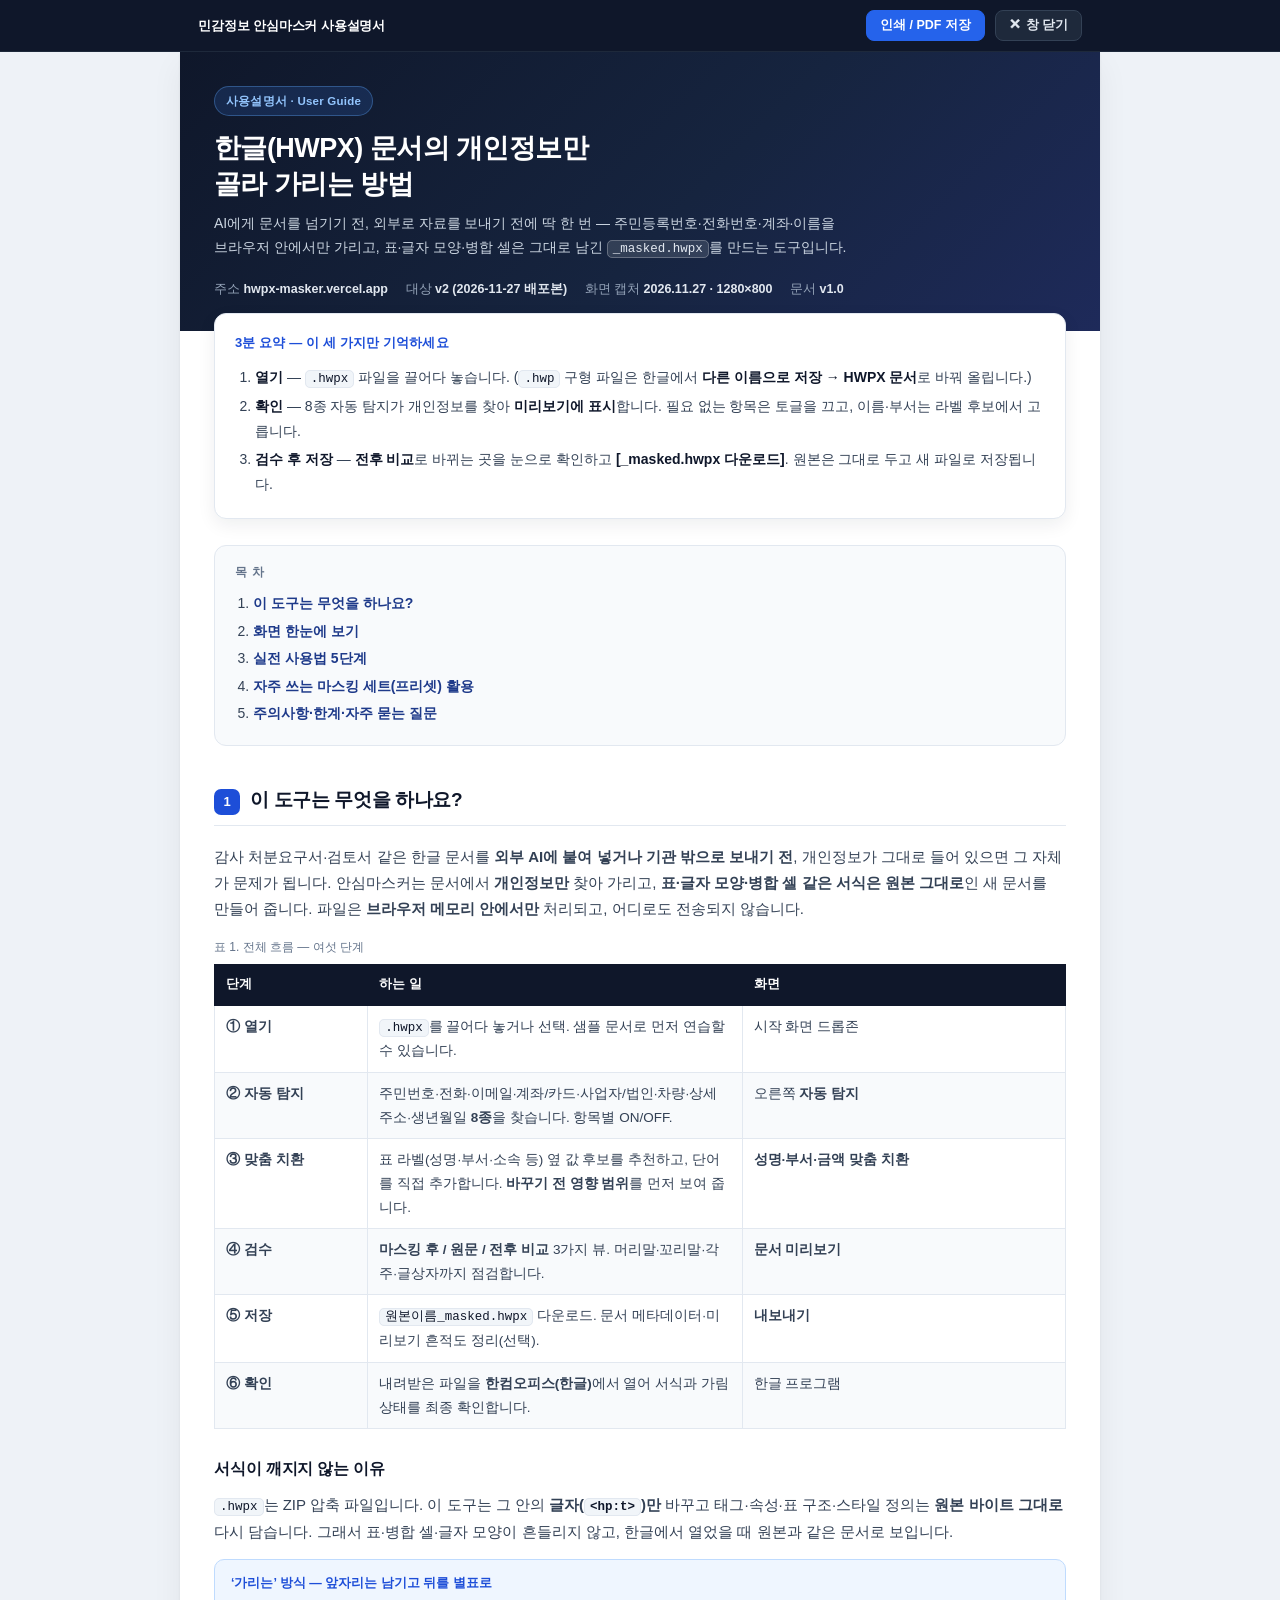
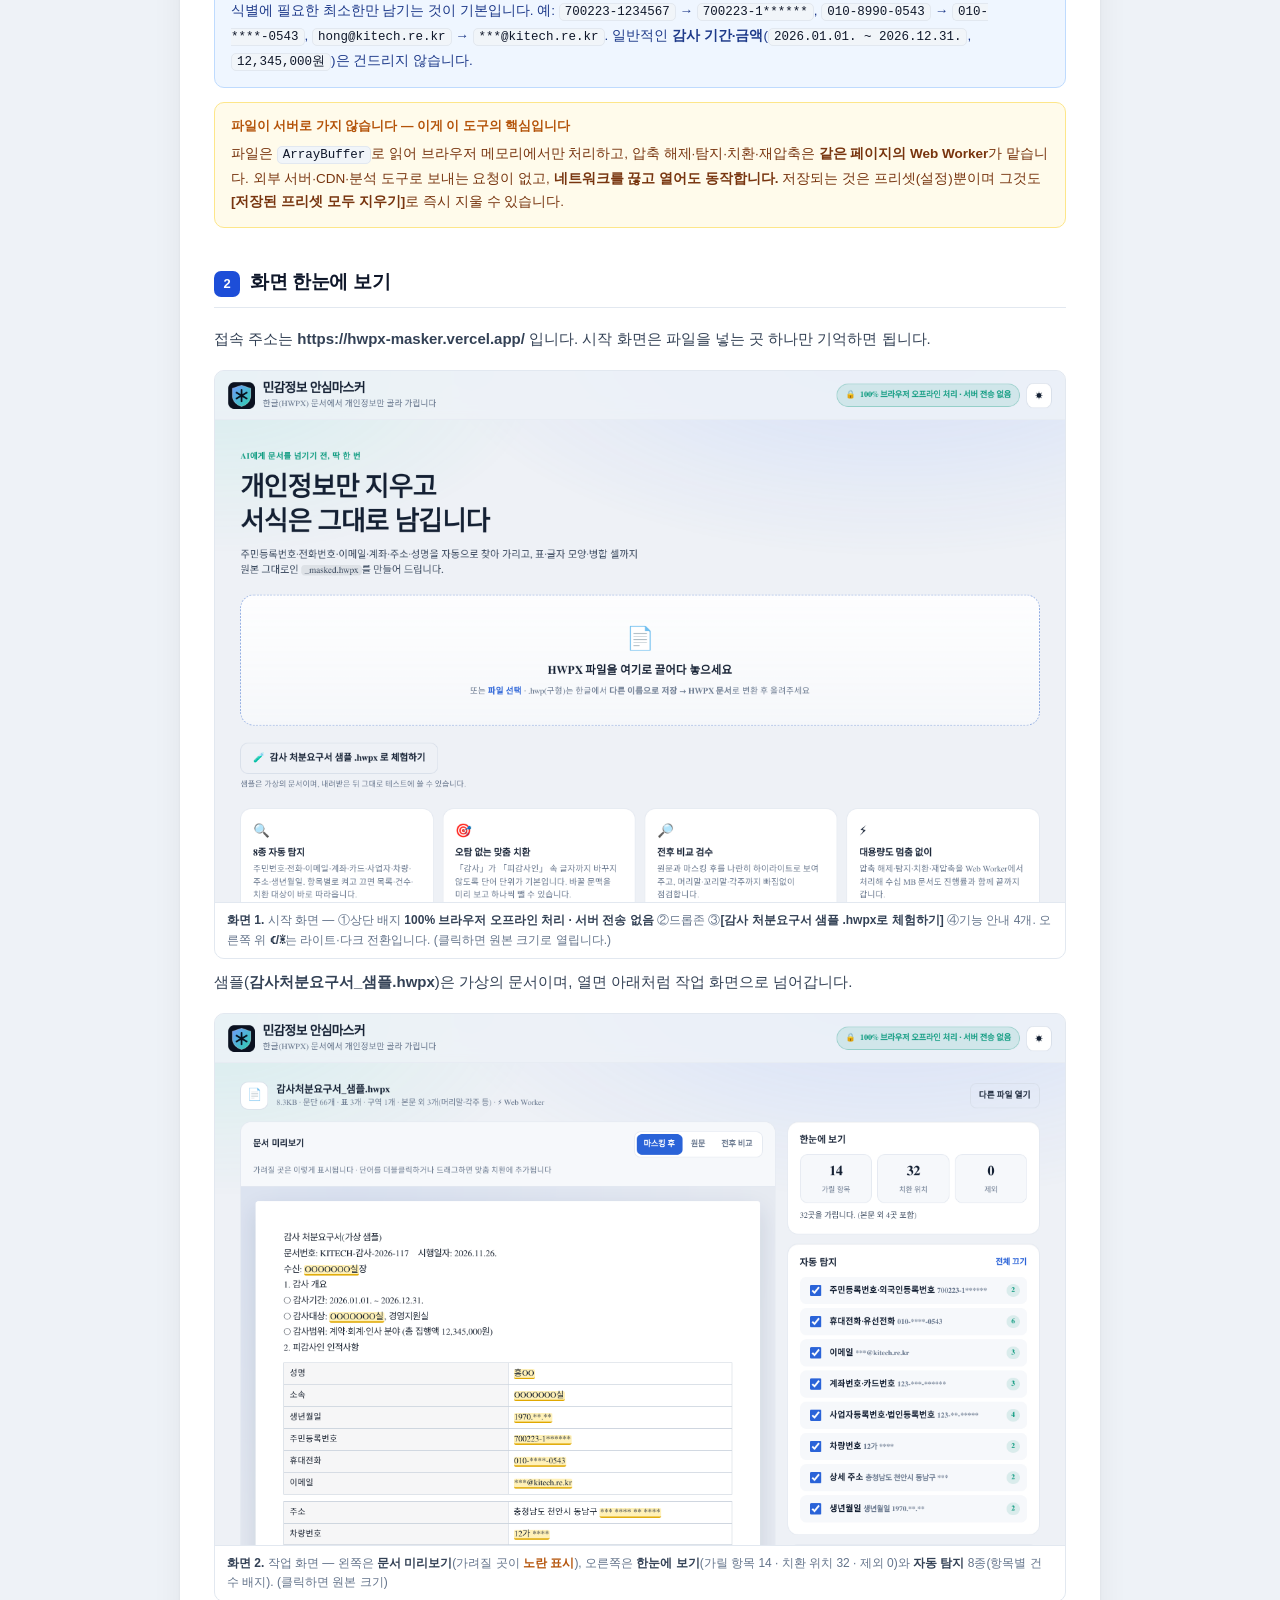
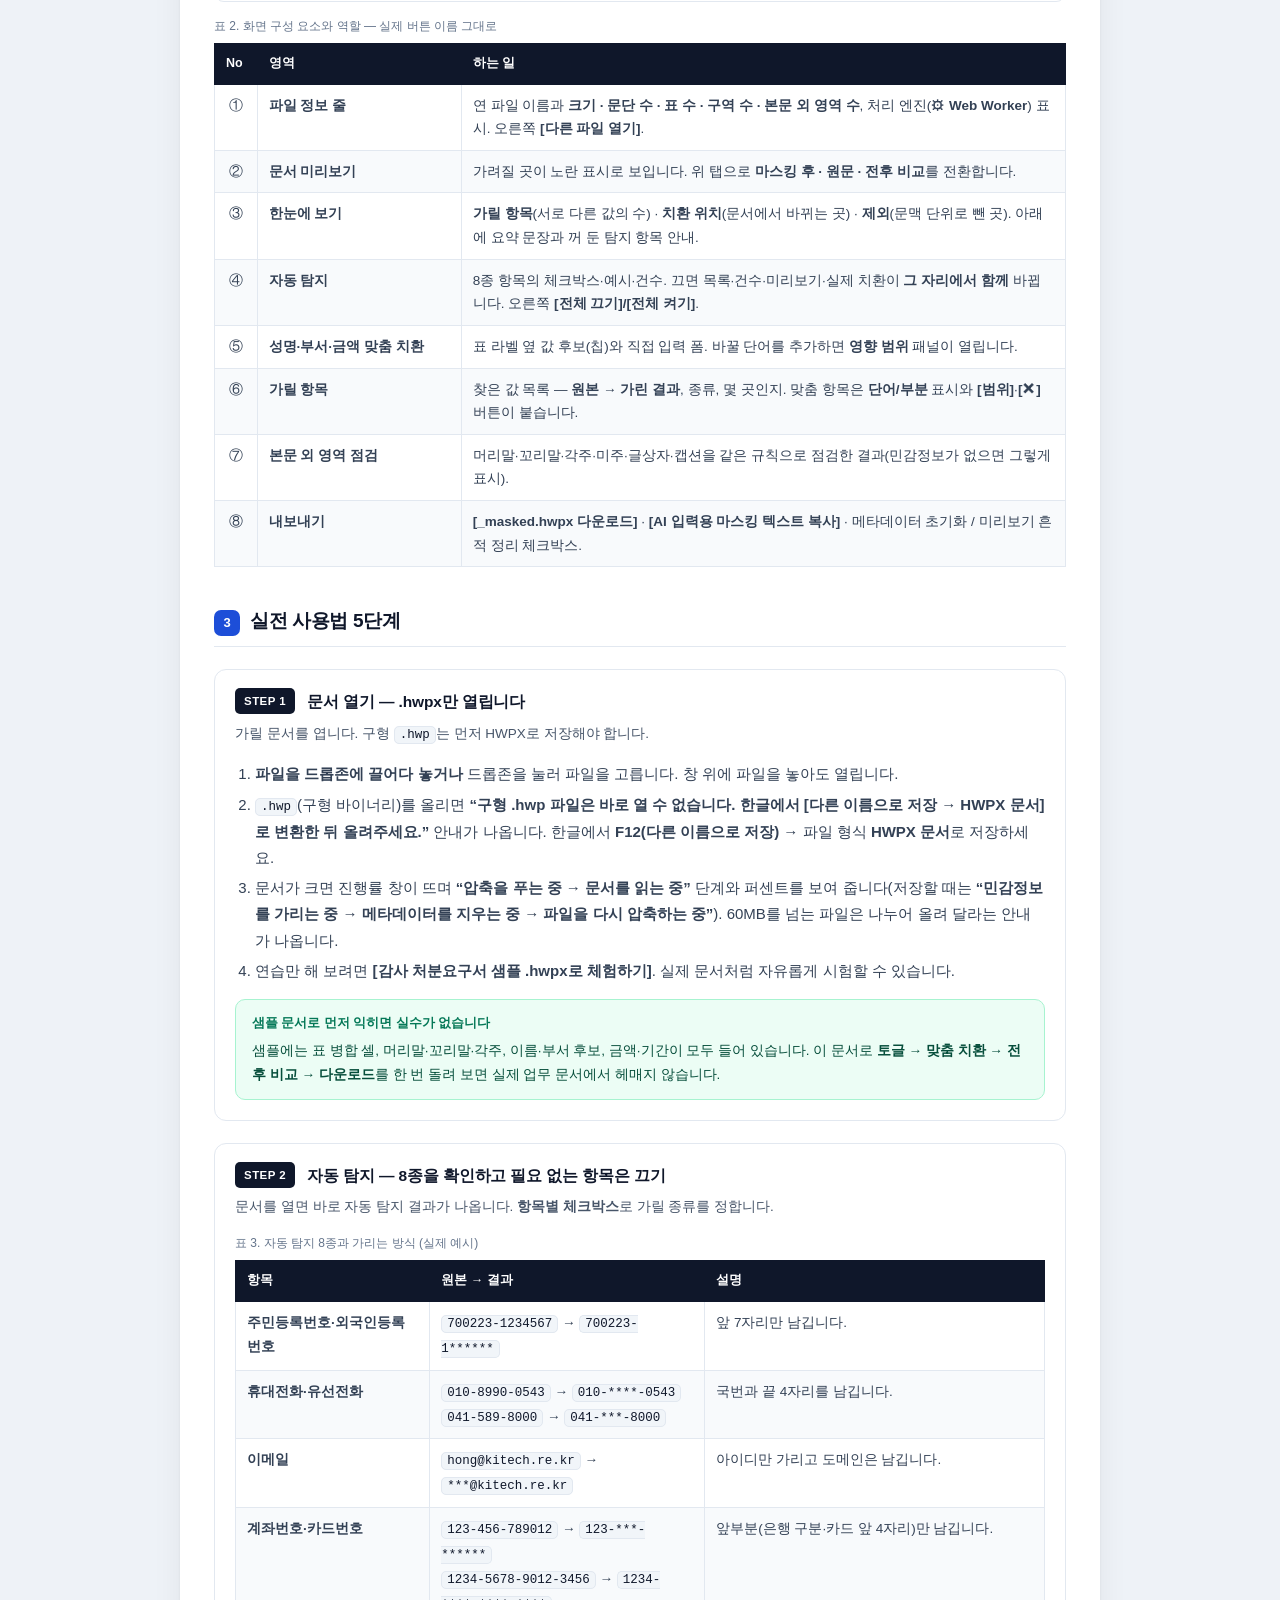
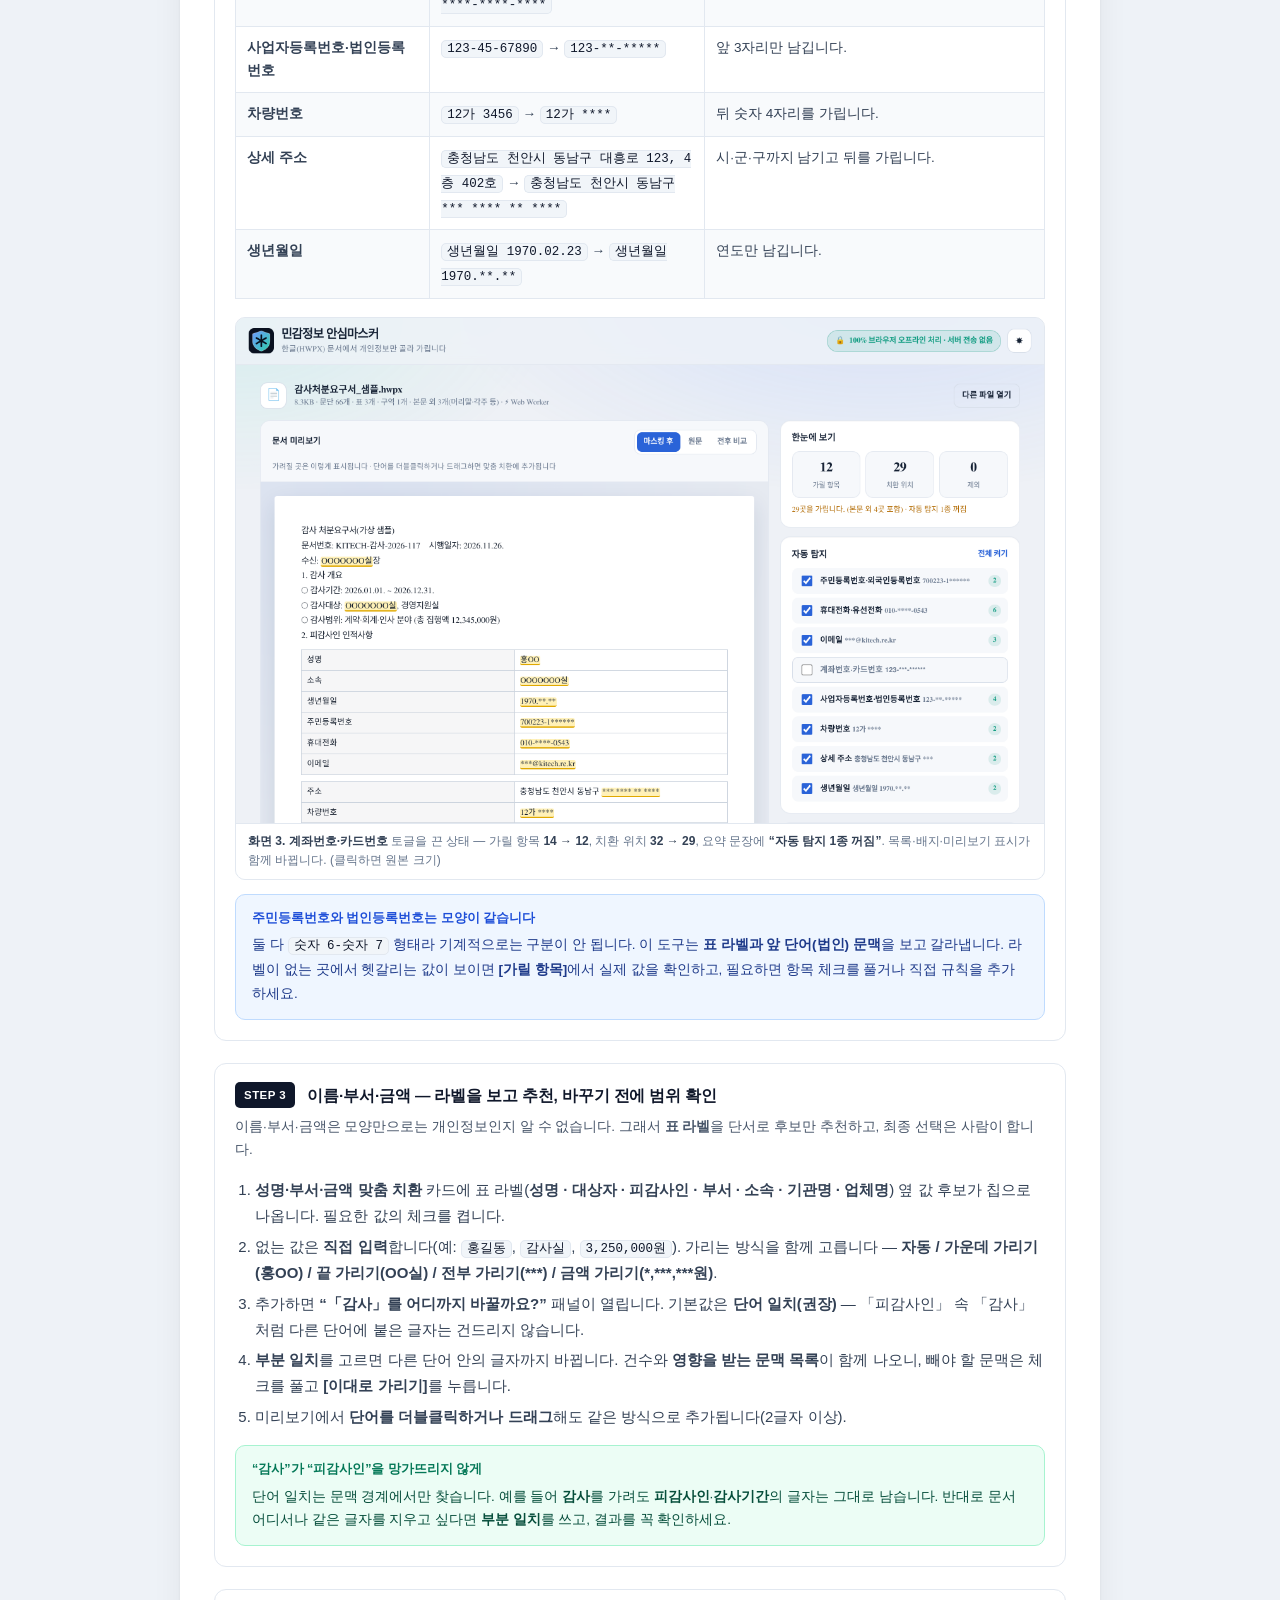
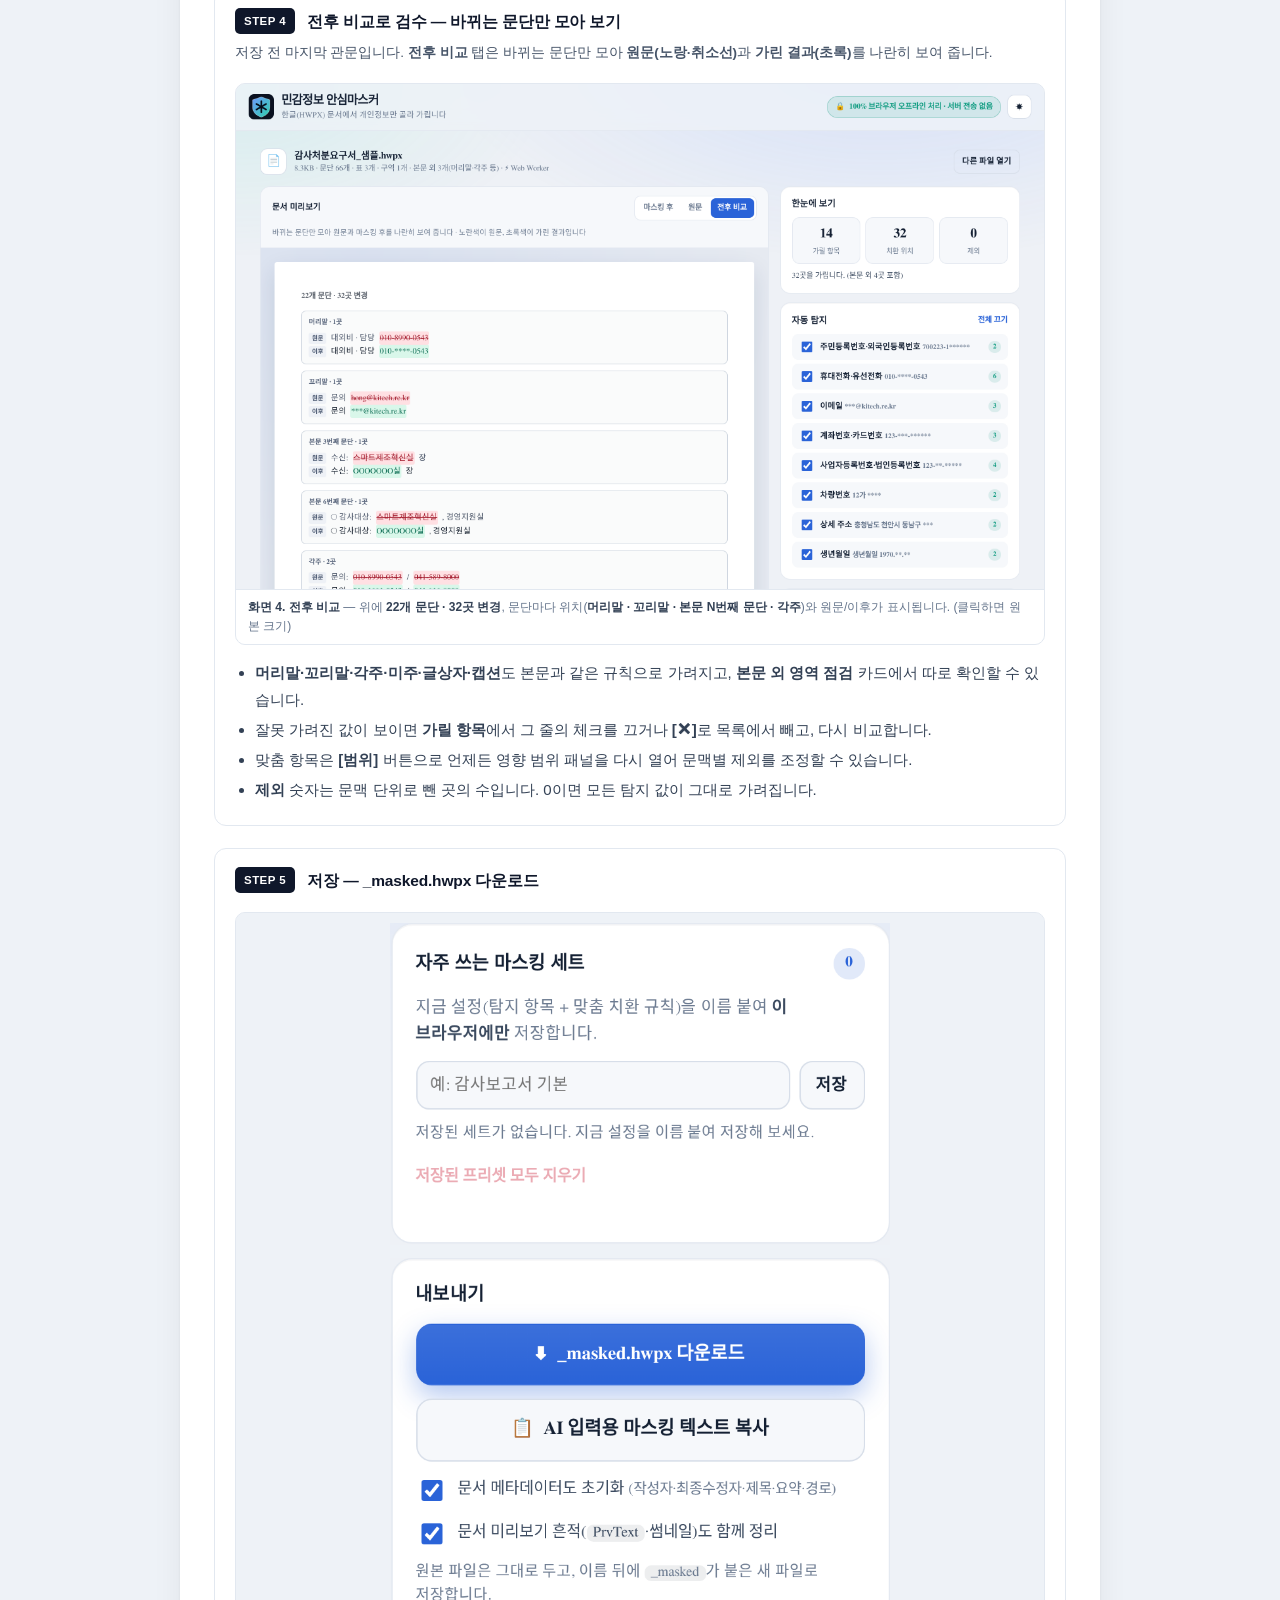
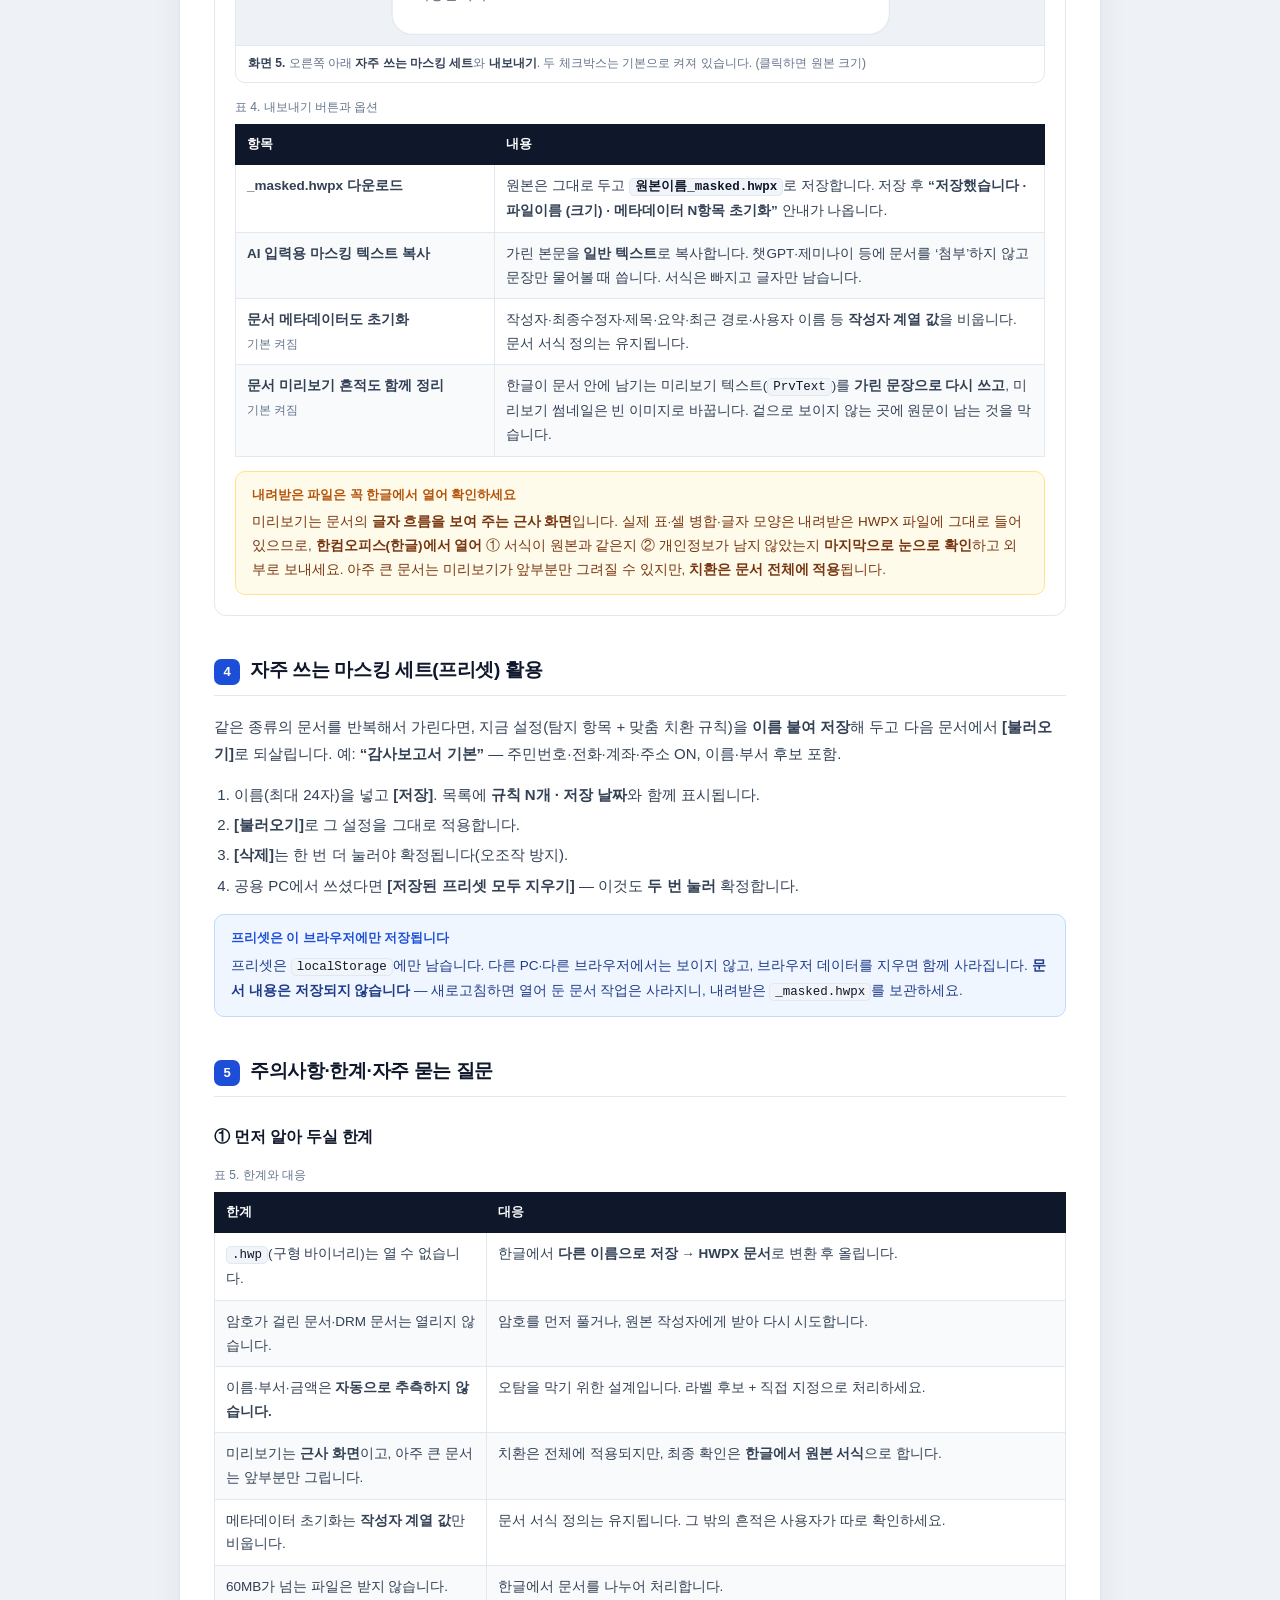
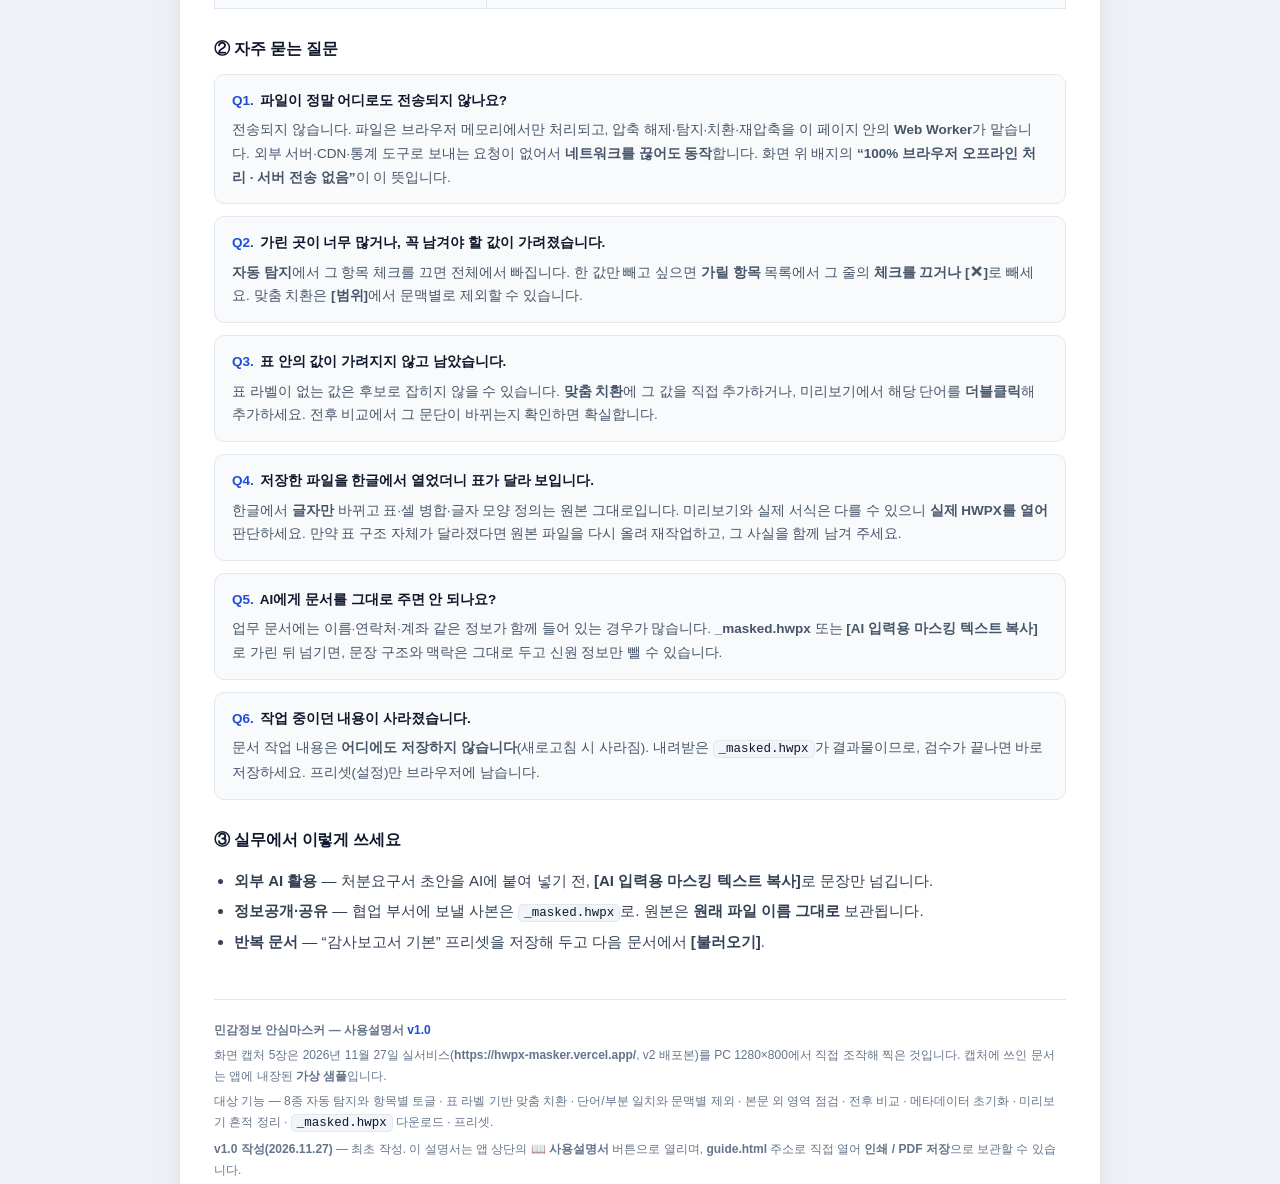
==== commit e4caa754: "📝 설명서 푸터 문구 다듬기: '배포 전 검토본' → 앱 상단 📖 버튼·guide.html 직접 열람 안내" ====
--- a/guide.html
+++ b/guide.html
@@ -885,7 +885,7 @@
       <p><b>민감정보 안심마스커 — 사용설명서</b> <span style="color:#1d4ed8;font-weight:700;">v1.0</span></p>
       <p>화면 캡처 5장은 2026년 11월 27일 실서비스(<b>https://hwpx-masker.vercel.app/</b>, v2 배포본)를 PC 1280×800에서 직접 조작해 찍은 것입니다. 캡처에 쓰인 문서는 앱에 내장된 <b>가상 샘플</b>입니다.</p>
       <p>대상 기능 — 8종 자동 탐지와 항목별 토글 · 표 라벨 기반 맞춤 치환 · 단어/부분 일치와 문맥별 제외 · 본문 외 영역 점검 · 전후 비교 · 메타데이터 초기화 · 미리보기 흔적 정리 · <code>_masked.hwpx</code> 다운로드 · 프리셋.</p>
-      <p><b>v1.0 작성(2026.11.27)</b> — 최초 작성. 배포 전 검토본이며, 각 앱의 <b>guide.html</b>로 옮길 때 이미지 경로는 <code>./assets/</code> 기준입니다.</p>
+      <p><b>v1.0 작성(2026.11.27)</b> — 최초 작성. 이 설명서는 앱 상단의 <b>📖 사용설명서</b> 버튼으로 열리며, <b>guide.html</b> 주소로 직접 열어 <b>인쇄 / PDF 저장</b>으로 보관할 수 있습니다.</p>
     </footer>
 
   </div><!-- /.wrap -->
